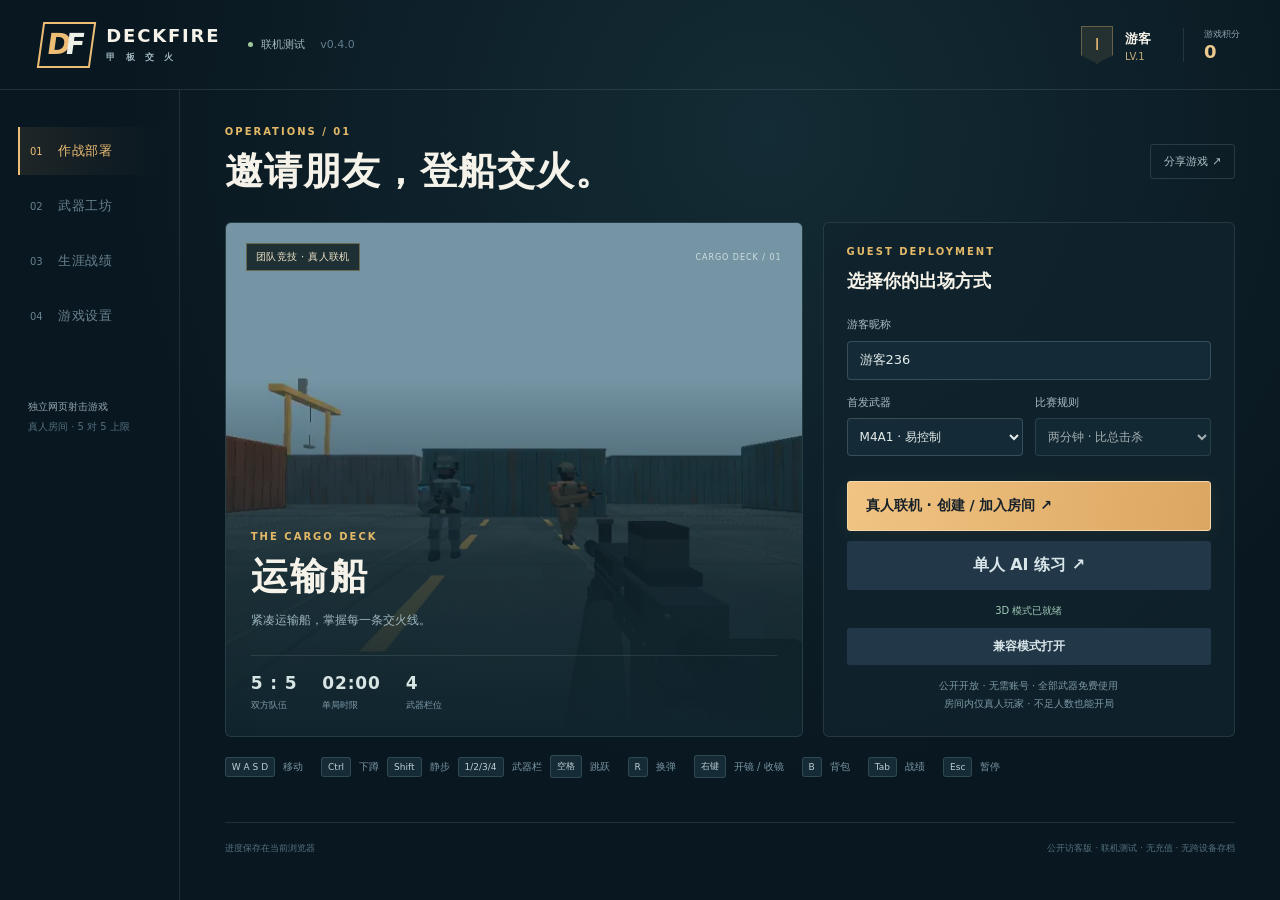
==== online/index.html @ b22c4627 "Add public multiplayer room client and four weapon slots with crouch and quiet walk" ====
<!doctype html><html lang="zh-CN"><head><meta charset="utf-8"><meta name="viewport" content="width=device-width,initial-scale=1,viewport-fit=cover"><meta name="theme-color" content="#0c1720"><meta name="description" content="甲板交火，一款轻量原创网页射击游戏。游客体验运输船 AI 团队竞技，三种武器和纯外观成长奖励。"><link rel="icon" type="image/png" href="icon-192.png"><title>甲板交火 | 真人联机测试</title><link rel="stylesheet" href="style.css?v=online1"></head><body>
<canvas id="world"></canvas><canvas id="overlay"></canvas>
<div id="hud" hidden><div class="battle-info"><span>运输船 · 团队竞技</span><small id="matchTarget">两分钟 · 比总击杀</small></div><button id="pauseBtn" class="hud-pause" aria-label="暂停游戏">Ⅱ</button><button id="boardBtn" class="hud-board" aria-label="查看战绩">战绩</button><div class="scorebar"><span class="blue">蓝队</span><strong id="blueScore" class="blue">0</strong><span id="clock">02:00</span><strong id="redScore" class="red">0</strong><span class="red">红队</span></div><div id="hurtOverlay" aria-hidden="true"></div><button id="backpackDesktop" class="hud-board hud-backpack">背包 B</button><div id="feed"></div><div id="runtimeFPS" aria-label="当前帧率"></div><div class="vitals"><div class="health"><small>HP</small><strong id="health">100</strong></div><div class="frags"><small>个人击杀</small><strong id="kills">0</strong></div><div class="gear"><small id="gunLabel">M4A1</small><strong id="ammo">30 <em>/ ∞</em></strong><span id="gunState">1 主武器 · 2 副武器 · 3 小刀 · 4 手雷</span></div></div><div id="killEffect" aria-live="polite"><div class="killMedal"><svg viewBox="0 0 64 64" aria-hidden="true"><path d="M32 2 38 15 52 12 49 26 62 32 49 38 52 52 38 49 32 62 26 49 12 52 15 38 2 32 15 26 12 12 26 15Z" fill="none" stroke="currentColor" stroke-width="2"/><circle cx="32" cy="32" r="17" fill="#172832" stroke="currentColor" stroke-width="2"/><path d="M25 28h14M29 24v14m11-5-6 7" fill="none" stroke="currentColor" stroke-width="3" stroke-linecap="round"/></svg></div><div class="killTitle" id="killTitle">击杀</div><div class="killSub" id="killSub">击杀 +1</div></div><div id="message"></div><div class="mobile"><div id="joystick"><div id="stick"></div></div><div class="touchaim">滑动右侧瞄准 · 按住开火可拖动瞄准</div><div class="orientation-hint">横屏游玩，视野更开阔</div><div class="mobileBtns"><button id="backpackBtn">背包</button><button id="weaponBtn">换枪</button><button id="reloadBtn">换弹</button><button id="scopeBtn">开镜</button><button id="fireBtn">开火</button><button id="crouchBtn" aria-pressed="false">下蹲</button><button id="jumpBtn">跳跃</button></div></div></div>
<main class="screen lobby" id="menu">
<header class="lobby-header"><a class="wordmark" href="#" aria-label="甲板交火首页"><span class="brand-mark">D<span>F</span></span><span>DECKFIRE<small>甲 板 交 火</small></span></a><button class="text-button install-button" id="installApp" hidden>安装游戏 ↗</button><div class="build-tag"><i></i> 联机测试 <span>v0.4.0</span></div><div class="profile"><div class="rank-badge" aria-hidden="true">Ⅰ</div><div><strong id="profileName">游客</strong><small id="profileLevel">LV.1</small></div><div class="credit-wallet"><span>游戏积分</span><b id="credits">0</b></div></div></header>
<div class="lobby-shell"><nav class="lobby-nav" aria-label="大厅导航" role="tablist"><button class="active" data-tab="deploy" role="tab" aria-selected="true">01 <span>作战部署</span></button><button data-tab="armory" role="tab" aria-selected="false">02 <span>武器工坊</span></button><button data-tab="career" role="tab" aria-selected="false">03 <span>生涯战绩</span></button><button data-tab="settings" role="tab" aria-selected="false">04 <span>游戏设置</span></button><div class="nav-footer">独立网页射击游戏<br><span>真人房间 · 5 对 5 上限</span></div></nav>
<section class="lobby-main">
<div data-page="deploy"><div class="section-title"><div><div class="eyebrow">OPERATIONS / 01</div><h1>邀请朋友，登船交火。</h1></div><button class="text-button" id="share">分享游戏 ↗</button></div>
<div class="deploy-grid"><article class="mission-card"><div class="mission-top"><span class="tag">团队竞技 · 真人联机</span><span class="coordinates">CARGO DECK / 01</span></div><div class="mission-art" role="img" aria-label="运输船战场预览"></div><div class="mission-copy"><span class="eyebrow">THE CARGO DECK</span><h2>运输船</h2><p>紧凑运输船，掌握每一条交火线。</p><div class="mission-specs"><span><b>5 : 5</b> 双方队伍</span><span><b>02:00</b> 单局时限</span><span><b>4</b> 武器栏位</span></div></div></article>
<section class="deploy-panel"><div class="eyebrow">GUEST DEPLOYMENT</div><h2>选择你的出场方式</h2><label for="nickname">游客昵称</label><input id="nickname" maxlength="16" autocomplete="nickname" placeholder="输入昵称"><div class="field-row"><label>首发武器<select id="loadout"><option value="0">AK47 · 高伤害</option><option value="1">M4A1 · 易控制</option><option value="2">AWM · 狙击</option></select></label><label>比赛规则<select disabled aria-label="比赛规则"><option>两分钟 · 比总击杀</option></select></label></div><label hidden for="difficulty">电脑敌人难度</label><select hidden id="difficulty"><option value="rookie">新兵 · 轻松练习</option><option value="normal">标准 · 均衡对抗</option><option value="veteran">老兵 · 更强火力</option></select><button id="onlineOpen" class="primary deploy-button">真人联机 · 创建 / 加入房间 ↗</button><a class="secondary solo-link" href="https://yimanfan937-stack.github.io/yangzhaodashuaige/" target="_blank" rel="noopener">单人 AI 练习 ↗</a><button hidden class="primary deploy-button" id="start" disabled>正在加载游戏…</button><p id="bootStatus" class="small-print" role="status">正在初始化游戏…</p><button id="compatibility" class="secondary" type="button">兼容模式打开</button><p class="small-print">公开开放 · 无需账号 · 全部武器免费使用<br>房间内仅真人玩家 · 不足人数也能开局</p><p class="touch-tip">手机：左摇杆移动，右侧滑动瞄准；按住开火按钮也可拖动瞄准。</p></section></div>
<div class="controls-strip"><span><kbd>W A S D</kbd> 移动</span><span><kbd>Ctrl</kbd> 下蹲 <kbd>Shift</kbd> 静步 <kbd>1/2/3/4</kbd> 武器栏 <kbd>空格</kbd> 跳跃</span><span><kbd>R</kbd> 换弹</span><span><kbd>右键</kbd> 开镜 / 收镜</span><span><kbd>B</kbd> 背包</span><span><kbd>Tab</kbd> 战绩</span><span><kbd>Esc</kbd> 暂停</span></div></div>
<div data-page="armory" hidden><div class="section-title"><div><div class="eyebrow">ARMORY / 02</div><h1>装备，由你定义。</h1></div></div><div class="armory-intro"><span class="tag">纯外观奖励</span><p>完成比赛获得游戏积分，解锁所有武器通用的涂装。所有外观具有相同的战斗属性。</p></div><div class="gun-catalog"><article><span>01 / ASSAULT</span><h2>AK47</h2><p>高伤害 · 30 发弹匣</p><div class="gun-line ak"></div><small>近距离 3 次躯干命中可击倒满血目标</small></article><article><span>02 / ASSAULT</span><h2>M4A1</h2><p>高射速 · 30 发弹匣</p><div class="gun-line m4"></div><small>更小散布，适合中距离持续压制</small></article><article><span>03 / SNIPER</span><h2>AWM</h2><p>高精度 · 10 发弹匣</p><div class="gun-line awm"></div><small>近距离躯干命中可击倒满血目标</small></article></div><h2 class="subheading">涂装库</h2><div id="skinList" class="skin-grid"></div><p class="small-print">涂装和积分保存在当前浏览器。兼容渲染模式下暂显示制式外观。</p></div>
<div data-page="career" hidden><div class="section-title"><div><div class="eyebrow">SERVICE RECORD / 03</div><h1>每一局，都有进步。</h1></div></div><div class="career-grid"><article><span>完成场次</span><strong id="careerMatches">0</strong></article><article><span>累计击杀</span><strong id="careerKills">0</strong></article><article><span>击杀 / 阵亡</span><strong id="careerKD">0.00</strong></article><article><span>比赛胜率</span><strong id="careerWins">—</strong></article></div><section class="record-card"><div class="section-title"><h2>成长进度</h2><span id="xpLabel">0 XP</span></div><div class="xp-bar"><i id="xpFill"></i></div><p class="small-print">完成比赛、取得击杀及获胜都能积累经验。</p></section><section class="record-card"><h2>最近五场</h2><div id="history"></div></section></div>
<div data-page="settings" hidden><div class="section-title"><div><div class="eyebrow">CONFIGURATION / 04</div><h1>找到你的手感。</h1></div><button class="text-button" id="fullscreen">全屏显示 ⛶</button></div><section class="settings-card"><label>主音量 <output id="volumeValue">55%</output><input type="range" id="volume" min="0" max="1" step="0.05"></label><label>瞄准灵敏度 <output id="sensitivityValue">1.0×</output><input type="range" id="sensitivity" min="0.3" max="2.5" step="0.1"></label><label>视野角度 <output id="fovValue">78</output><input type="range" id="fov" min="65" max="95" step="1"></label><div class="field-row"><label>画质<select id="quality"><option value="low">流畅 · 较低分辨率</option><option value="standard">标准 · 清晰优先</option><option value="high">高清 · 更高像素密度</option></select></label><label>准星颜色<select id="crosshair"><option value="#d4f3df">冰绿色</option><option value="#ffd68a">琥珀色</option><option value="#80d4ff">天蓝色</option></select></label></div><p class="small-print">移动端：左侧摇杆移动，右侧滑动瞄准；横屏可获得更宽的战斗视野。</p></section></div>
<footer class="lobby-footer"><span id="saveStatus">进度保存在当前浏览器</span><span>公开访客版 · 联机测试 · 无充值 · 无跨设备存档</span></footer></section></div></main>
<div class="screen" id="pause" hidden><div class="panel compact"><div class="eyebrow">TACTICAL PAUSE</div><h2>稍作休整</h2><p>继续战斗时将重新锁定鼠标。</p><button class="primary" id="resume">继续战斗</button><button class="secondary" id="pauseSettings">声音与操作</button><div id="pauseControls" hidden><label>主音量<input type="range" id="pauseVolume" min="0" max="1" step="0.05"></label><label>画质<select id="pauseQuality"><option value="low">流畅</option><option value="standard">标准 · 清晰优先</option><option value="high">高清 · 更高像素密度</option></select></label><label>灵敏度<input type="range" id="pauseSensitivity" min="0.3" max="2.5" step="0.1"></label></div><button class="secondary" id="quit">结束本局，返回大厅</button><p class="small-print">提前离开不结算本局奖励。</p></div></div>
<div class="screen" id="end" hidden><div class="results-panel"><div class="eyebrow">AFTER ACTION REPORT</div><h2 id="outcome">蓝队胜利</h2><p id="summary"></p><div class="result-stats"><article><small>击杀 / 阵亡</small><b id="resultKD">0 / 0</b></article><article><small>命中率</small><b id="resultAccuracy">0%</b></article><article><small>爆头击杀</small><b id="resultHeadshots">0</b></article><article><small>战斗时长</small><b id="resultTime">0分</b></article></div><div class="reward-row"><span>本局游戏积分 <b id="rewardCredits">+0</b></span><span id="rewardXP">+0 XP</span></div><div class="score-table-wrap"><table class="score-table"><thead><tr><th>队员</th><th>阵营</th><th>击杀</th><th>阵亡</th></tr></thead><tbody id="resultRows"></tbody></table></div><div class="result-actions"><button class="primary" id="again">再来一局</button><button class="secondary" id="leave">返回大厅</button></div></div></div>
<div class="screen" id="backpack" hidden><section class="backpack-panel"><div class="eyebrow">LOADOUT / B</div><h2>选择背包</h2><p>此界面暂停本地对战。选择后继续战斗，切换不会补充子弹或生命值。</p><div class="backpack-grid"><button id="bag0" aria-pressed="false"><small>背包 1 · 按 1</small><b>AK47</b><span>高伤害步枪 · 15 米后开始衰减</span><em id="bagAmmo0">30 / 30 发</em></button><button id="bag1" aria-pressed="false"><small>背包 2 · 按 2</small><b>M4A1</b><span>稳定步枪 · 12 米后开始衰减</span><em id="bagAmmo1">30 / 30 发</em></button><button id="bag2" aria-pressed="false"><small>背包 3 · 按 3</small><b>AWM</b><span>狙击步枪 · 35 米后开始衰减</span><em id="bagAmmo2">10 / 10 发</em></button></div><button id="closeBackpack" class="secondary">返回战斗 · B / Esc</button></section></div><div id="scoreboard" hidden><section><div class="eyebrow">SCOREBOARD · 松开 Tab 关闭</div><table class="score-table"><thead><tr><th>队员</th><th>阵营</th><th>击杀</th><th>阵亡</th></tr></thead><tbody id="boardRows"></tbody></table></section></div>
<div class="screen" id="sharePanel" hidden role="dialog" aria-modal="true" aria-labelledby="shareTitle"><section class="share-panel"><div class="eyebrow">OPEN PLAY / NO SIGN-IN</div><h2 id="shareTitle">分享给任何朋友</h2><p>无需 ChatGPT 或 GitHub 账号。打开链接，输入昵称即可与电脑敌人对战。</p><div class="share-content"><img src="icon-192.png" width="200" height="200" alt="扫码打开甲板交火公开版本"><div><label for="publicLink">公开游玩地址</label><input id="publicLink" readonly value="https://yimanfan937-stack.github.io/yangzhaodashuaige/?v=online1"><button class="primary" id="copyPublicLink">复制游戏链接</button><a id="downloadOffline" class="secondary" href="https://yimifan937-stack.github.io/yangzhaodashuaige/">下载电脑离线版</a><p class="small-print">电脑：保存后双击 HTML 文件即可游玩。<br>手机：建议扫码后在系统浏览器中横屏游玩。</p></div></div><p class="small-print">当前是单人 AI 对战；各设备存档独立保存。使用支持 HTML5 Canvas 的现代浏览器。</p><button class="secondary" id="closeShare">返回大厅</button></section></div><div id="toast" role="status" hidden></div>
<div class="fallback" id="fallback" hidden>当前浏览器无法启动 WebGL。请用最新版 Chrome、Edge 或 Firefox 打开。</div>
<div id="netPanel" class="screen" hidden><section class="net-card"><button id="netClose" class="net-x" aria-label="关闭联机">×</button><div class="eyebrow">DECKFIRE / ONLINE BETA</div><h2>和朋友一起，<br>登船交火。</h2><p>游客进入 · 最多 10 人 · 每局两分钟</p><label>你的昵称<input id="netName" maxlength="16" placeholder="起个名字"></label><button id="netCreate" class="primary">创建房间 ↗</button><div class="net-divider">或者加入朋友的房间</div><label>六位房间号<input id="netRoomInput" maxlength="6" placeholder="例如 ABC234" autocapitalize="characters" autocomplete="off" spellcheck="false"></label><button id="netJoin" class="secondary">加入房间 →</button><p id="netStatus" role="status">游客联机 · 无需注册</p><p id="netError" class="net-error" role="alert"></p><small>Ctrl 下蹲 · Shift 静步<br>1 主武器 · 2 副武器 · 3 小刀 · 4 手雷<br>房间是临时的，断线超过 30 秒后需要重新加入。</small></section></div>
<div id="roomPanel" class="screen" hidden><section class="net-card room-card"><div class="eyebrow">SQUAD ASSEMBLY / ROOM</div><div class="room-title"><h2>集结区</h2><span id="roomCount">1 / 10</span></div><p id="roomPhase">等待玩家加入</p><div class="code-block"><small>把房间号告诉朋友</small><strong id="roomCode"></strong></div><div id="roomMembers"></div><label>邀请链接<input id="inviteLink" readonly></label><button id="copyInvite" class="secondary">复制邀请链接 ↗</button><p id="roomHint"></p><button id="roomStart" class="primary">开始比赛 · 02:00</button><button id="roomResume" class="primary" hidden>返回战斗</button><button id="roomLeave" class="secondary">离开房间</button><small>两队自动平衡分配 · 无电脑玩家补位<br>联机时暂停菜单和背包不会暂停比赛</small></section></div>
<div id="netBadge" hidden aria-live="polite"></div><script src="boot.js?v=online1"></script><script src="visuals.js?v=online1"></script><script src="weapon.js?v=online1"></script><script src="combat.js?v=online1"></script><script src="combat-fx.js?v=online1"></script><script src="controls.js?v=online1"></script><script src="app.js?v=online1"></script><script src="net.js?v=online1"></script><script src="game.js?v=online1"></script></body></html>
---- online/style.css ----
*{box-sizing:border-box}html,body{margin:0;width:100%;height:100%;overflow:hidden;background:#0b1720;color:#f5f3e9;font-family:system-ui,-apple-system,"Microsoft YaHei",sans-serif;user-select:none}canvas{position:fixed;inset:0;width:100vw;height:100dvh;display:block}#world{background:radial-gradient(ellipse at 22% 12%,#f4eed280 0%,transparent 24%),linear-gradient(#65879e 0%,#bfced0 48%,#9fb9c1 50%,#264a5e 51%,#0c293b 100%)}#overlay{pointer-events:none}button,input{font:inherit}.screen{position:fixed;inset:0;z-index:20;display:grid;place-items:center;background:linear-gradient(110deg,#081118f5,#112734dd 55%,#0c1720ec);padding:20px}.screen[hidden],#hud[hidden],#fallback[hidden]{display:none}.panel{width:min(94vw,500px);padding:32px;background:#0b1926ec;border:1px solid #7f9da26b;box-shadow:0 22px 90px #000a;border-radius:5px}.panel.compact{width:min(94vw,410px)}.eyebrow{color:#e3b968;letter-spacing:.18em;font-size:12px;font-weight:800}.panel h1{font-size:clamp(38px,7vw,62px);margin:10px 0 5px;letter-spacing:.055em}.panel h2{font-size:36px;margin:10px 0}.panel p{color:#bdced4;line-height:1.55;margin:8px 0 20px}.panel label{display:block;color:#adc4ce;font-size:13px;margin:20px 0 8px}.panel input{width:100%;padding:13px 14px;background:#162d3c;border:1px solid #6c8f9b;color:#f5f3e9;border-radius:3px;outline:none;font-size:17px}.panel input:focus{border-color:#e8b969}.primary,.secondary{border:0;border-radius:3px;padding:14px;width:100%;font-weight:850;margin-top:12px;cursor:pointer}.primary{background:#e2ae5e;color:#17212a}.primary:hover{background:#ffd08a}.secondary{background:#223848;color:#d9e6e9}.how{display:grid;grid-template-columns:1fr 1fr;gap:10px;margin:24px 0 12px;font-size:12px;color:#c2d3d8}.how span{border-left:2px solid #bc9d64;padding:4px 8px;background:#192c38}.footnote{font-size:12px;color:#9eb5bf!important;margin-bottom:0!important}#hud{position:fixed;inset:0;pointer-events:none;z-index:5}.scorebar{position:absolute;left:50%;top:12px;transform:translateX(-50%);display:flex;align-items:center;gap:18px;padding:8px 15px;background:#0b1b28c9;border:1px solid #b9c2bb54;border-radius:3px;font-size:14px;font-weight:800;white-space:nowrap;text-shadow:0 1px 4px #000}.scorebar strong{font-size:26px}.blue{color:#84d2ff}.red{color:#ff8980}#clock{font-size:17px;color:#f5e0b7;font-variant-numeric:tabular-nums}#feed{position:absolute;top:72px;right:18px;text-align:right;line-height:1.6;font-size:13px;text-shadow:0 1px 5px #000}.feedItem{background:#0817249c;padding:3px 7px;margin:3px 0}.vitals{position:absolute;left:22px;bottom:19px;display:flex;gap:22px;align-items:end;text-shadow:0 2px 5px #000}.vitals small{display:block;color:#d2dde0;font-size:13px;font-weight:800}.vitals strong{display:block;font-size:36px;line-height:1;font-variant-numeric:tabular-nums}.gear strong{font-size:30px}.gear em{font-size:16px;font-style:normal;color:#afc0c5}.gear span{display:block;font-size:12px;color:#d0d8d9;margin-top:5px}#message{position:absolute;left:50%;top:34%;transform:translateX(-50%);font-size:clamp(24px,5vw,46px);font-weight:900;text-align:center;white-space:nowrap;text-shadow:0 3px 12px #000}#fallback{position:fixed;z-index:30;inset:0;display:grid;place-items:center;background:#0b1926;padding:30px;text-align:center}.mobile{display:none}@media(pointer:coarse){.mobile{display:block}.scorebar{gap:8px;top:7px;padding:5px 8px;font-size:11px}.scorebar strong{font-size:17px}#clock{font-size:12px}#feed{top:52px;font-size:11px}.vitals{bottom:153px;left:14px}.vitals strong{font-size:27px}.gear strong{font-size:23px}.gear span{display:none}#joystick{position:absolute;left:22px;bottom:24px;width:120px;height:120px;border:2px solid #bed9e3a3;background:#20415d7a;border-radius:50%;pointer-events:auto;touch-action:none}#stick{position:absolute;top:39px;left:39px;width:40px;height:40px;border-radius:50%;background:#c6e2e9bf}.touchaim{position:absolute;right:20px;bottom:170px;font-size:11px;color:#d6e4e7}.mobileBtns{position:absolute;right:15px;bottom:20px;display:grid;grid-template-columns:repeat(2,69px);gap:8px;pointer-events:auto}.mobileBtns button{height:62px;background:#243f50d9;color:white;border:1px solid #b7d5db;border-radius:8px;font-size:14px;font-weight:800}.mobileBtns #fireBtn{background:#b46a41e8}.how{grid-template-columns:1fr}.panel{padding:22px}}

@media(pointer:coarse){.mobileBtns #jumpBtn{position:absolute;right:160px;bottom:10px;width:68px;background:#486270e8}.touchaim{bottom:179px}}

.frags{border-left:1px solid #d4b57d88;padding-left:20px;min-width:85px}.frags small{color:#e9c481}.frags strong{color:#fff4d8;text-shadow:0 0 13px #e0a54a8a,0 2px 5px #000}
#killEffect{position:absolute;left:50%;top:36%;transform:translate(-50%,-50%);min-width:190px;text-align:center;color:#ffe0a1;opacity:0;pointer-events:none;visibility:hidden;text-shadow:0 2px 9px #000,0 0 18px #d98533;filter:drop-shadow(0 0 10px #bd704171)}
#killEffect.active{visibility:visible;animation:killAppear 1.45s ease-out both}
.killMedal{width:74px;height:74px;margin:auto;color:#ffc86c;animation:medalPop .4s cubic-bezier(.18,1.6,.45,1) both}.killMedal svg{width:100%;height:100%}
.killTitle{font-size:clamp(26px,5vw,42px);font-weight:950;letter-spacing:.14em;line-height:1.12;margin-top:1px}.killSub{font-size:14px;font-weight:800;letter-spacing:.12em;color:#fff0d1;margin-top:6px}
@keyframes medalPop{from{transform:scale(.25) rotate(-36deg)}to{transform:scale(1) rotate(0)}}
@keyframes killAppear{0%{opacity:0;transform:translate(-50%,-40%) scale(.7)}16%{opacity:1;transform:translate(-50%,-50%) scale(1.06)}30%,70%{opacity:1;transform:translate(-50%,-50%) scale(1)}100%{opacity:0;transform:translate(-50%,-57%) scale(.95)}}
@media(pointer:coarse){.frags{padding-left:12px;min-width:62px}.vitals{gap:13px}#killEffect{top:33%;min-width:150px}.killMedal{width:54px;height:54px}.killSub{font-size:11px}}
/* Public-test lobby: one coherent system, with local-only progression. */
:root{--amber:#edbd76;--muted:#8fa5b0;--line:#a0b9bc26;--surface:#11232d}
[hidden]{display:none!important}button:focus-visible,select:focus-visible,input:focus-visible,a:focus-visible{outline:2px solid var(--amber);outline-offset:4px}button{transition:background .18s,border-color .18s,transform .18s}button:active{transform:translateY(1px)}select{font:inherit;border:1px solid #57727c80;border-radius:4px;background:#142b37;color:#e4ecea;width:100%;padding:12px;cursor:pointer}input[type=range]{accent-color:var(--amber);width:100%;margin:16px 0 8px}a{color:inherit;text-decoration:none}.lobby{display:block;padding:0;background:radial-gradient(ellipse at 60% 15%,#1c3c4590,transparent 60%),#091720;overflow:auto}.lobby-header{height:90px;border-bottom:1px solid var(--line);display:flex;align-items:center;gap:28px;padding:0 40px}.wordmark{display:flex;align-items:center;gap:13px;font-size:18px;letter-spacing:.1em;font-weight:900}.wordmark small{display:block;font-size:9px;letter-spacing:.4em;color:#9fb6bf;margin-top:5px}.brand-mark{font-size:29px;letter-spacing:-.2em;border:2px solid var(--amber);color:var(--amber);padding:3px 12px 5px 5px;transform:skew(-8deg)}.brand-mark span{color:#ecf0e7}.build-tag{font-size:11px;color:#a4b8bf;display:flex;gap:8px;align-items:center}.build-tag i{width:5px;height:5px;background:#a1ca9c;border-radius:50%}.build-tag span{padding-left:7px;color:#607d8c}.profile{margin-left:auto;display:flex;align-items:center;gap:12px}.profile strong{font-size:13px}.profile small{display:block;font-size:10px;color:#c3ad7a;margin-top:3px}.rank-badge{color:var(--amber);width:32px;height:38px;border:1px solid #b4986177;display:grid;place-items:center;clip-path:polygon(0 0,100% 0,100% 78%,50% 100%,0 78%);background:#a6905626}.credit-wallet{padding-left:20px;margin-left:20px;border-left:1px solid var(--line)}.credit-wallet span{font-size:9px;color:var(--muted);display:block}.credit-wallet b{color:#edc98e;font-size:18px;font-variant-numeric:tabular-nums}.lobby-shell{display:grid;grid-template-columns:180px minmax(0,1120px);min-height:calc(100dvh - 90px);justify-content:center}.lobby-nav{border-right:1px solid var(--line);padding:37px 18px;display:flex;flex-direction:column;gap:7px}.lobby-nav button{padding:15px 10px;background:none;border:0;text-align:left;color:#68828f;font-size:10px;border-left:2px solid transparent;cursor:pointer}.lobby-nav button span{margin-left:12px;font-size:13px;letter-spacing:.05em}.lobby-nav button:hover{background:#b8d9db09;color:#d8e4e4}.lobby-nav button.active{background:linear-gradient(90deg,#e9b56b18,transparent);border-left-color:var(--amber);color:var(--amber)}.nav-footer{font-size:10px;color:#91a7b2;line-height:2;margin:50px 10px 0}.nav-footer span{color:#526f7d}.lobby-main{padding:36px clamp(18px,3.5vw,48px) 20px;min-width:0}.section-title{display:flex;align-items:center;justify-content:space-between;gap:10px;margin-bottom:25px}.section-title h1{font-size:clamp(25px,3vw,38px);font-weight:750;letter-spacing:.025em;margin:9px 0 0}.section-title h2{font-size:18px;margin:0}.eyebrow{font-size:10px;letter-spacing:.2em;font-weight:650}.text-button{background:none;border:1px solid #78929b40;color:#aec1c7;border-radius:3px;padding:9px 13px;font-size:11px;cursor:pointer}.text-button:hover{border-color:var(--amber);color:var(--amber)}.deploy-grid{display:grid;grid-template-columns:minmax(0,1.4fr) minmax(270px,1fr);gap:20px}.mission-card{position:relative;background:#112630;border:1px solid var(--line);overflow:hidden;border-radius:6px;min-height:435px;display:flex;flex-direction:column;justify-content:space-between}.mission-top{position:absolute;top:20px;left:20px;right:20px;z-index:2;display:flex;justify-content:space-between;align-items:center;gap:8px}.tag{font-size:10px;color:#eee3c6;display:inline-block;padding:6px 9px;border:1px solid #d3bc8066;background:#16272ae8;letter-spacing:.04em}.coordinates{font-size:8px;color:#cee0df;letter-spacing:.12em}.mission-art{position:absolute;inset:0;background:linear-gradient(0deg,#10242d 0%,#10242dc9 30%,#10242d00 70%),url('deck-preview.webp') center 26%/cover;opacity:.86}.mission-copy{position:relative;margin:auto 25px 24px;padding-top:220px}.mission-copy h2{font-size:37px;margin:8px 0;letter-spacing:.07em;font-weight:750}.mission-copy p{font-size:12px;color:#9eb7be;margin:0 0 25px;line-height:1.7}.mission-specs{display:flex;gap:25px;padding-top:17px;border-top:1px solid var(--line);font-size:9px;color:#7d9aa7}.mission-specs b{display:block;font-size:17px;color:#d7e4e4;margin-bottom:6px;letter-spacing:.05em;font-variant-numeric:tabular-nums}.deploy-panel{border:1px solid var(--line);border-radius:6px;padding:23px;background:#11232dcc}.deploy-panel h2{font-size:18px;font-weight:650;margin:12px 0 24px}.deploy-panel label,.settings-card label{font-size:11px;color:#a9bcc5;display:block;line-height:1.5}.deploy-panel>label{margin-top:15px;margin-bottom:7px}.deploy-panel input{width:100%;padding:11px 12px;background:#142b37;border:1px solid #57727c80;border-radius:4px;color:#e4ecea;font-size:13px}.field-row{display:grid;grid-template-columns:1fr 1fr;gap:12px;margin-top:15px}.field-row select{margin-top:7px;font-size:12px;padding:10px 8px}.deploy-panel>select{font-size:12px;padding:10px}.deploy-button{display:flex;justify-content:space-between;align-items:center;margin-top:25px;padding:15px 18px;font-size:14px;background:linear-gradient(100deg,#f1c483,#dba661);border:1px solid #f4d7a8;box-shadow:0 3px 20px #dcaa5c13}.deploy-button span{font-size:20px}.small-print{font-size:10px;color:#7c99a6;line-height:1.8}.deploy-panel .small-print{text-align:center;margin:12px 0 0}.controls-strip{display:flex;flex-wrap:wrap;gap:18px;padding:18px 0;color:#7897a5;font-size:10px}.controls-strip span{display:flex;gap:8px;align-items:center}kbd{font:inherit;font-size:9px;border:1px solid #7e9ba340;padding:4px 6px;border-radius:3px;color:#bdced3;background:#152c37}.lobby-footer{display:flex;gap:12px;justify-content:space-between;border-top:1px solid var(--line);padding-top:17px;margin-top:26px;font-size:9px;color:#54727f;line-height:1.8}.armory-intro{border-left:2px solid var(--amber);padding:10px 17px;background:#d8ba7610;margin-bottom:22px}.armory-intro p{font-size:12px;line-height:1.8;color:#abc0c7}.gun-catalog{display:grid;grid-template-columns:repeat(3,1fr);gap:12px}.gun-catalog article{position:relative;border:1px solid var(--line);background:#112630;padding:20px;border-radius:5px;overflow:hidden}.gun-catalog article>span{font-size:8px;color:#83a4b1;letter-spacing:.14em}.gun-catalog h2{font-size:25px;margin:16px 0 6px}.gun-catalog p{font-size:10px;color:#c4ab7a}.gun-catalog small{font-size:9px;color:#829fac;line-height:1.7}.gun-line{height:20px;background:linear-gradient(#899697,#435b62);margin:34px 0 40px;clip-path:polygon(0 12%,24% 15%,26% 0,62% 0,64% 35%,100% 35%,100% 47%,63% 50%,62% 70%,51% 70%,54% 100%,43% 100%,39% 67%,26% 66%,21% 87%,0 72%)}.gun-line.ak{background:linear-gradient(90deg,#986d41,#4a5e63 45%,#9c6e43 60%,#52666a 70%)}.gun-line.awm{background:linear-gradient(90deg,#85906d,#586854)}.subheading{font-size:17px;margin:28px 0 15px}.skin-grid{display:grid;grid-template-columns:repeat(4,1fr);gap:12px}.skin-card{background:#10242f;border:1px solid var(--line);border-radius:4px;color:#bdcdd2;text-align:left;padding:0 0 15px;cursor:pointer;overflow:hidden}.skin-card.selected{border-color:var(--amber)}.skin-swatch{display:block;height:85px;background:linear-gradient(135deg,#07151b55,#07151b00),repeating-linear-gradient(135deg,transparent 0 25px,#ffffff0a 25px 26px),var(--skin);margin-bottom:14px}.skin-card b{font-size:12px;display:block;margin:0 13px 7px}.skin-card small{font-size:9px;color:#8babb7;display:block;margin:0 13px}.skin-card.selected small{color:var(--amber)}.career-grid{display:grid;grid-template-columns:repeat(4,1fr);gap:14px}.career-grid article,.record-card,.settings-card{background:#112630;border:1px solid var(--line);border-radius:5px;padding:22px}.career-grid article span{display:block;color:#7e9eac;font-size:11px}.career-grid article strong{display:block;font-size:32px;font-weight:550;margin-top:17px;color:#d7e4df;font-variant-numeric:tabular-nums}.record-card{margin-top:20px}.record-card h2{font-size:16px;margin:0 0 18px}.record-card .section-title{margin-bottom:10px}.record-card .section-title span{font-size:12px;color:var(--amber)}.xp-bar{height:5px;background:#061922;border-radius:3px;overflow:hidden}.xp-bar i{display:block;background:var(--amber);height:100%;width:0;transition:width .3s}.history-row{display:flex;justify-content:space-between;font-size:12px;border-top:1px solid var(--line);padding:13px 0;color:#92aeb9}.history-row b{font-size:11px}.muted{color:#8aa4b0;font-size:12px}.settings-card{max-width:650px}.settings-card>label{margin:12px 0 24px}.settings-card output{float:right;color:var(--amber)}.settings-card input[type=range]{display:block}.settings-card .field-row{margin-bottom:25px}.results-panel{width:min(95vw,700px);max-height:95dvh;overflow:auto;padding:30px;background:#102630f5;border:1px solid #bfa16b5c;border-radius:6px}.results-panel h2{font-size:40px;margin:12px 0;color:#edd3a5}.results-panel>p{font-size:12px;color:#99b4bf}.result-stats{display:grid;grid-template-columns:repeat(4,1fr);gap:12px;margin:24px 0}.result-stats article small{display:block;font-size:10px;color:#7ea1af}.result-stats article b{display:block;font-size:24px;margin-top:7px;font-weight:600}.reward-row{display:flex;justify-content:space-between;align-items:center;color:var(--amber);font-size:12px;background:#e8b46c10;border:1px solid #e8b46c25;padding:15px;margin-bottom:18px}.reward-row b{margin-left:12px}.score-table-wrap{max-height:230px;overflow:auto}.score-table{width:100%;border-collapse:collapse;text-align:left;font-size:11px;font-variant-numeric:tabular-nums}.score-table th{font-size:9px;font-weight:500;color:#7f9da8;padding:10px;border-bottom:1px solid #91b0b84a}.score-table td{padding:10px;border-bottom:1px solid #91b0b81a;color:#c5d5da}.score-table tr.you{background:#e8b46c14}.score-table tr.you td{color:#edc991}.result-actions{display:flex;gap:12px}.result-actions button{margin-top:18px}.battle-info{position:absolute;left:20px;top:20px;font-size:11px;color:#e4ebe8;text-shadow:0 1px 4px #000}.battle-info small{display:block;margin-top:5px;color:#d9bc86;font-size:10px}.hud-pause,.hud-board{pointer-events:auto;position:absolute;top:18px;background:#102631b0;color:#e4ebeb;border:1px solid #a3b7b74d;border-radius:4px;cursor:pointer;padding:7px 12px}.hud-pause{right:17px}.hud-board{right:67px;font-size:11px}.hud-board:focus{outline:1px solid var(--amber)}#scoreboard{position:fixed;inset:0;z-index:15;background:#07141e99;display:grid;place-items:center;pointer-events:none}#scoreboard>section{width:min(90vw,600px);background:#0d2331ee;border:1px solid var(--line);padding:24px;border-radius:5px}#toast{position:fixed;left:50%;bottom:30px;transform:translateX(-50%);background:#e9bf7d;color:#13252d;border-radius:4px;box-shadow:0 8px 30px #0006;padding:13px 20px;z-index:100;font-size:12px;max-width:90vw;text-align:center}#pauseControls{padding:10px 0}#pauseControls label{font-size:12px;color:#a1bac4}#pauseControls input{padding:0;background:none;border:0}.screen#pause{z-index:25}.mobileBtns button,#joystick{touch-action:none}.vitals{padding:10px 13px;border-radius:4px;background:linear-gradient(90deg,#081b27ba,#081b2700)}
@media(min-width:1550px){.lobby-shell{padding-top:25px}.mission-card{min-height:480px}.mission-copy{padding-top:265px}}
@media(max-width:1000px){.lobby-header{padding:0 22px}.lobby-shell{grid-template-columns:140px minmax(0,1fr)}.lobby-nav{padding:28px 8px}.lobby-main{padding:25px 20px}.deploy-grid{grid-template-columns:minmax(0,1fr) minmax(260px,1fr)}.mission-top{left:15px;right:15px}.coordinates{display:none}.mission-copy{margin-left:18px;margin-right:18px}.mission-specs{gap:17px}.gun-catalog article{padding:13px}.skin-grid{gap:9px}.skin-card b{font-size:11px}.lobby-footer{flex-direction:column;gap:0}}
@media(max-width:740px){.lobby-header{height:72px;padding:0 17px;gap:12px}.wordmark{font-size:14px;gap:10px}.brand-mark{font-size:23px}.build-tag{font-size:9px}.build-tag span,.rank-badge{display:none}.credit-wallet{margin-left:5px;padding-left:12px}.profile{gap:5px}.profile strong{font-size:11px;max-width:70px;display:block;overflow:hidden;text-overflow:ellipsis}.profile small{font-size:9px}.credit-wallet b{font-size:15px}.lobby-shell{display:flex;flex-direction:column;min-height:calc(100dvh - 72px)}.lobby-nav{position:sticky;top:0;z-index:5;background:#0b1c26f5;flex-direction:row;border-right:0;border-bottom:1px solid var(--line);padding:0 10px;gap:0}.lobby-nav button{padding:14px 8px;border-left:0;border-bottom:2px solid transparent;font-size:8px;flex:1;white-space:nowrap;text-align:center}.lobby-nav button span{margin-left:5px;font-size:11px}.lobby-nav button.active{border-bottom-color:var(--amber)}.nav-footer{display:none}.lobby-main{padding:23px 17px}.section-title{margin-bottom:20px}.section-title h1{font-size:25px}.deploy-grid{grid-template-columns:1fr}.mission-card{min-height:260px}.mission-copy{padding-top:95px}.mission-copy h2{font-size:28px}.mission-copy p{margin-bottom:16px}.mission-art{background-position:center 38%}.mission-specs{gap:30px;padding-top:12px}.mission-specs b{font-size:14px}.mission-top{top:13px}.mission-copy{margin:0 17px 17px}.deploy-panel{padding:20px}.deploy-panel h2{margin-bottom:18px}.deploy-button{margin-top:20px}.controls-strip{display:none}.gun-catalog{grid-template-columns:1fr}.gun-catalog article{display:grid;grid-template-columns:1fr 1fr;padding:18px;column-gap:10px}.gun-catalog h2{grid-column:1;grid-row:2;margin:10px 0}.gun-catalog p{grid-column:1;grid-row:3}.gun-catalog .gun-line{grid-column:2;grid-row:1/4;margin:35px 0}.gun-catalog small{grid-column:1/3;margin-top:9px}.skin-grid{grid-template-columns:repeat(2,1fr)}.career-grid{grid-template-columns:1fr 1fr;gap:10px}.career-grid article{padding:17px}.career-grid article strong{font-size:28px;margin-top:10px}.result-stats{grid-template-columns:1fr 1fr}.results-panel{padding:23px}.results-panel h2{font-size:33px}.history-row{font-size:11px}.battle-info{top:50px;left:12px;font-size:9px}.hud-pause,.hud-board{top:8px;padding:5px 9px}.hud-board{right:55px}.vitals{padding:6px}.score-table td{padding:8px}.lobby-footer{margin-top:22px}.build-tag{display:none}}
@media(pointer:coarse){#hud .scorebar{gap:8px}.hud-pause{font-size:13px}.mobileBtns button{background:#142c3cd9;border-color:#aac3ce6b;border-radius:50%;height:62px}.mobileBtns #fireBtn{background:#b87d42e8;border-color:#f5c78b}.mobileBtns #jumpBtn{border-radius:50%}.touchaim{opacity:.6}.battle-info small{font-size:9px}}
@media(max-height:500px) and (min-width:700px){.lobby-header{height:60px}.lobby-main{padding-top:18px}.lobby-shell{min-height:calc(100dvh - 60px)}.result-stats{margin:15px 0}.score-table-wrap{max-height:130px}}
@media(prefers-reduced-motion:reduce){*,*::before,*::after{animation-duration:.01ms!important;transition:none!important}}
/* Shared phone / tablet / desktop controls, including notched screens. */
:root{--safe-left:env(safe-area-inset-left,0px);--safe-right:env(safe-area-inset-right,0px);--safe-bottom:env(safe-area-inset-bottom,0px);--safe-top:env(safe-area-inset-top,0px)}
#world{touch-action:none;overscroll-behavior:none}#hud{touch-action:none}.orientation-hint,.touch-tip{display:none}.touch-mode .mobile{display:block}.touch-mode .mobileBtns{display:block;position:absolute;inset:0;width:auto;pointer-events:none}.touch-mode .mobileBtns button{pointer-events:auto;position:absolute;display:grid;place-items:center;border-radius:50%;font-size:12px;padding:0;touch-action:none;user-select:none;-webkit-user-select:none;-webkit-touch-callout:none;box-shadow:0 2px 15px #00121c55;min-height:44px;min-width:44px}.touch-mode .mobileBtns #fireBtn{right:calc(18px + var(--safe-right));bottom:calc(26px + var(--safe-bottom));width:76px;height:76px;font-size:17px;background:#b67a40e8}.touch-mode .mobileBtns #jumpBtn{right:calc(102px + var(--safe-right));bottom:calc(28px + var(--safe-bottom));width:56px;height:56px;background:#264b5bdf}.touch-mode .mobileBtns #reloadBtn{right:calc(18px + var(--safe-right));bottom:calc(116px + var(--safe-bottom));width:48px;height:48px}.touch-mode .mobileBtns #scopeBtn{right:calc(82px + var(--safe-right));bottom:calc(120px + var(--safe-bottom));width:48px;height:48px}.touch-mode .mobileBtns #scopeBtn.is-active{background:#836c43e8;border-color:#f5d69c}.touch-mode .mobileBtns #weaponBtn{right:calc(18px + var(--safe-right));bottom:calc(178px + var(--safe-bottom));width:44px;height:44px}.touch-mode #joystick{left:calc(18px + var(--safe-left));bottom:calc(26px + var(--safe-bottom));width:min(28vw,112px);height:min(28vw,112px);touch-action:none}.touch-mode #stick{width:34%;height:34%;top:33%;left:33%}.touch-mode .touchaim{right:calc(18px + var(--safe-right));bottom:calc(234px + var(--safe-bottom));font-size:9px;max-width:180px;text-align:right;line-height:1.6;opacity:.6}.touch-mode .vitals{left:calc(14px + var(--safe-left));bottom:calc(148px + var(--safe-bottom));gap:8px;padding:5px 0;max-width:220px}.touch-mode .vitals strong{font-size:26px}.touch-mode .vitals small{font-size:10px}.touch-mode .frags{min-width:51px;padding-left:10px}.touch-mode .gear strong{font-size:21px}.touch-mode .gear em{font-size:12px}.touch-mode .gear span{display:none}.touch-mode .hud-pause{top:calc(9px + var(--safe-top));right:calc(12px + var(--safe-right));min-width:44px;min-height:36px}.touch-mode .hud-board{right:calc(64px + var(--safe-right));top:calc(9px + var(--safe-top));min-height:36px}.touch-mode .scorebar{gap:8px;top:calc(7px + var(--safe-top));font-size:11px;padding:5px 8px}.touch-mode .scorebar strong{font-size:17px}.touch-mode #clock{font-size:12px}.touch-mode .battle-info{top:calc(50px + var(--safe-top));left:calc(14px + var(--safe-left));font-size:9px}.touch-mode #feed{top:calc(55px + var(--safe-top));right:calc(14px + var(--safe-right));font-size:10px;max-width:45vw}.touch-mode .deploy-panel input,.touch-mode .deploy-panel select,.touch-mode .settings-card select{font-size:16px}.touch-mode .touch-tip{display:block;text-align:center;margin-top:8px;color:#90aeb8;font-size:10px;line-height:1.8}.touch-mode .lobby-header{padding-left:max(17px,var(--safe-left));padding-right:max(17px,var(--safe-right))}.touch-mode .lobby-main{padding-bottom:max(20px,var(--safe-bottom))}
@media(orientation:portrait){.touch-mode .vitals{bottom:calc(190px + var(--safe-bottom))}.touch-mode .orientation-hint{display:block;position:absolute;left:calc(14px + var(--safe-left));top:calc(140px + var(--safe-top));font-size:9px;color:#a8bbc2b0;line-height:1.5}.touch-mode .scorebar{left:calc(14px + var(--safe-left));transform:none;font-size:10px;gap:7px}.touch-mode .scorebar strong{font-size:16px}.touch-mode #message{top:34%;font-size:25px;max-width:90vw;white-space:normal}.touch-mode #killEffect{top:34%}.touch-mode #feed{max-width:47vw;max-height:100px;overflow:hidden}.touch-mode .touchaim{max-width:126px;font-size:8px}}
@media(max-width:350px){.touch-mode .profile .credit-wallet{margin-left:3px;padding-left:8px}.touch-mode .wordmark{font-size:12px}.touch-mode .wordmark small{letter-spacing:.22em}.touch-mode .lobby-header{gap:8px}.touch-mode .section-title .text-button{font-size:10px;padding:8px}.touch-mode .scorebar{gap:5px;padding-left:5px;padding-right:5px}.touch-mode .hud-board{right:58px;padding:5px 7px}.touch-mode .result-stats article b{font-size:20px}.touch-mode .controls-strip{display:none}}
@media(orientation:landscape) and (max-height:420px){.touch-mode #joystick{width:96px;height:96px;bottom:calc(18px + var(--safe-bottom))}.touch-mode .vitals{bottom:calc(126px + var(--safe-bottom))}.touch-mode .vitals strong{font-size:23px}.touch-mode .gear strong{font-size:20px}.touch-mode .touchaim{display:none}.touch-mode #feed .feedItem:nth-child(n+4){display:none}.touch-mode #message{font-size:25px}.touch-mode .battle-info{top:48px}.touch-mode .lobby-header{height:60px}.touch-mode .lobby-main{padding-top:18px}}

#start:disabled{opacity:.55;cursor:wait;transform:none}#bootStatus[data-state=error]{color:#ffb19c}#bootStatus[data-state=ready]{color:#9fc9b4}#compatibility{font-size:12px;padding:10px;margin-top:8px}

body.in-battle #world,body.in-battle #hud{cursor:none}#runtimeFPS{position:absolute;left:50%;top:62px;transform:translateX(-50%);font-size:10px;color:#e0e9e9a0;text-shadow:0 1px 3px #00101c;pointer-events:none}
/* Combat feedback and loadout selection. */
#hurtOverlay{position:absolute;inset:0;pointer-events:none;transition:box-shadow .2s}.critical-health #hurtOverlay{box-shadow:inset 0 0 100px #a31e244d}.combat-hit #world{animation:damage-jolt .16s ease-out}@keyframes damage-jolt{0%{transform:translate(2px,1px)}35%{transform:translate(-2px,-1px)}70%{transform:translate(1px,0)}100%{transform:none}}.hud-backpack{right:130px}.backpack-panel{width:min(94vw,760px);max-height:90dvh;overflow:auto;padding:28px;background:#102630f5;border:1px solid #c2a57466;border-radius:6px}.backpack-panel h2{font-size:29px;margin:10px 0 12px}.backpack-panel>p{font-size:12px;line-height:1.8;color:#a2bbc4}.backpack-grid{display:grid;grid-template-columns:repeat(3,1fr);gap:12px;margin:22px 0}.backpack-grid button{text-align:left;background:#142e3c;border:1px solid #8baab544;color:#e0ebea;border-radius:5px;padding:20px 15px;cursor:pointer;min-height:160px}.backpack-grid button[aria-pressed=true]{border-color:#edbd76;background:#3c3b2c}.backpack-grid small{display:block;font-size:11px;color:#ccae77}.backpack-grid b{display:block;font-size:27px;margin:14px 0 9px}.backpack-grid span{display:block;font-size:10px;line-height:1.7;color:#9fbac4}.backpack-grid em{display:block;font-style:normal;font-size:12px;color:#cddce1;margin-top:14px}.touch-mode .hud-backpack{display:none}.touch-mode .mobileBtns #backpackBtn{right:calc(82px + var(--safe-right));bottom:calc(178px + var(--safe-bottom));width:48px;height:48px;background:#264b5bdf}@media(max-width:600px){.backpack-panel{padding:21px}.backpack-grid{grid-template-columns:1fr;gap:8px;margin:16px 0}.backpack-grid button{min-height:105px;padding:12px 15px;display:grid;grid-template-columns:1fr 1fr;column-gap:10px}.backpack-grid small{grid-column:1/3}.backpack-grid b{font-size:23px;margin:8px 0}.backpack-grid span{grid-column:2;grid-row:2/4}.backpack-grid em{margin-top:1px}}
.share-panel{width:min(95vw,750px);max-height:92dvh;overflow:auto;padding:28px;background:#102630;border:1px solid #c4ab7a66;border-radius:6px}.share-panel h2{font-size:29px;margin:12px 0}.share-panel>p{font-size:12px;line-height:1.8;color:#a8bdc7}.share-content{display:grid;grid-template-columns:200px minmax(0,1fr);gap:25px;align-items:center;margin:24px 0}.share-content img{display:block;width:200px;height:200px;background:#fff;border:10px solid #fff;border-radius:4px}.share-content label{display:block;color:#a5c0ca;font-size:11px;margin-bottom:8px}.share-content input{width:100%;padding:10px;border:1px solid #7499a455;border-radius:4px;background:#0a1f2a;color:#d0e2e5;font-size:11px;user-select:text}.share-content .secondary{display:block;text-align:center;font-size:12px;text-decoration:none}.share-panel .small-print{font-size:10px}.share-panel .secondary{cursor:pointer}@media(max-width:600px){.share-panel{padding:22px}.share-content{grid-template-columns:1fr;gap:18px}.share-content img{margin:0 auto;width:180px;height:180px}.share-content input{font-size:16px}.share-panel h2{font-size:25px}}
/* Online rooms retain the industrial deck palette and work in portrait. */
#start[hidden]{display:none!important}.solo-link{display:block;text-align:center;text-decoration:none;margin-top:10px}#netPanel,#roomPanel{z-index:150;background:radial-gradient(ellipse at 80% 0,#21424ba6,transparent 65%),#071019e8;overflow:auto;align-items:flex-start;padding:36px 18px}.net-card{position:relative;width:min(100%,480px);margin:auto;background:#11232c;border:1px solid #57707b70;box-shadow:0 30px 100px #0008;padding:32px;color:#e7eeeb}.net-card h2{font-size:36px;line-height:1.12;margin:18px 0}.net-card p,.net-card small{color:#a6bdc4;line-height:1.6}.net-card label{display:block;font-size:12px;margin:16px 0 12px;color:#b7c7cc}.net-card input{display:block;width:100%;margin-top:8px;padding:13px;border:1px solid #78949c66;background:#07151e;color:#f2f2e7;border-radius:0;min-width:0}.net-card button{width:100%;margin-bottom:10px}.net-card .net-x{position:absolute;right:10px;top:8px;background:transparent;border:0;width:32px;font-size:24px;color:#abc1c8}.net-divider{text-align:center;font-size:12px;color:#809aa4;margin:18px 0}.net-error{color:#ff9482!important}.room-title{display:flex;align-items:center;justify-content:space-between}.room-title span{color:#e9bf74}.code-block{padding:14px;background:#091822;border:1px solid #465b65}.code-block strong{display:block;font-size:38px;letter-spacing:7px;color:#f4d28e;margin-top:6px}.room-member{display:flex;justify-content:space-between;padding:12px 0;border-bottom:1px solid #78949c22;font-size:13px}.room-member span{opacity:.8;font-size:12px}#roomMembers{margin:12px 0;max-height:230px;overflow:auto}#netBadge{position:fixed;bottom:8px;left:50%;transform:translateX(-50%);z-index:35;font-size:11px;background:#07151ed9;padding:5px 10px;color:#bdced2;pointer-events:none}#crouchBtn{position:absolute;right:128px;bottom:26px;width:54px;height:46px;border:1px solid #b3d0d160;background:#11242e9c;color:#dcece7;border-radius:9px;touch-action:none}#crouchBtn[aria-pressed=true]{background:#a98442;color:#fff}#pauseControls select{width:100%}@media(max-width:600px){#netPanel,#roomPanel{padding:12px}.net-card{padding:24px}.net-card h2{font-size:29px}#netBadge{bottom:2px;max-width:70vw;white-space:nowrap}.code-block strong{font-size:32px}}
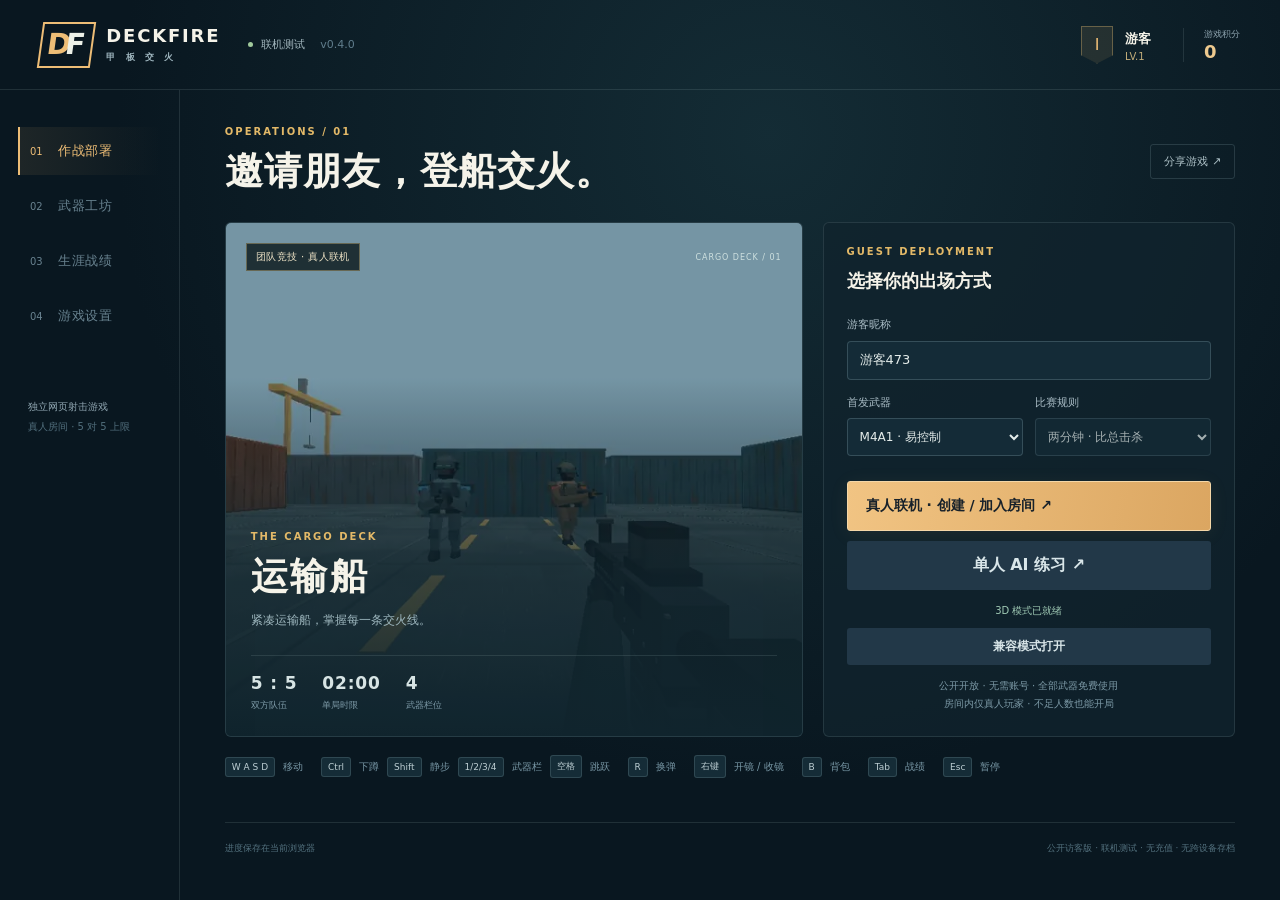
==== commit 627bfc2a: "Persist unique guest identities and reduce multiplayer rendering work" ====
--- a/online/index.html
+++ b/online/index.html
@@ -1,4 +1,4 @@
-<!doctype html><html lang="zh-CN"><head><meta charset="utf-8"><meta name="viewport" content="width=device-width,initial-scale=1,viewport-fit=cover"><meta name="theme-color" content="#0c1720"><meta name="description" content="甲板交火，一款轻量原创网页射击游戏。游客体验运输船 AI 团队竞技，三种武器和纯外观成长奖励。"><link rel="icon" type="image/png" href="icon-192.png"><title>甲板交火 | 真人联机测试</title><link rel="stylesheet" href="style.css?v=online1"></head><body>
+<!doctype html><html lang="zh-CN"><head><meta charset="utf-8"><meta name="viewport" content="width=device-width,initial-scale=1,viewport-fit=cover"><meta name="theme-color" content="#0c1720"><meta name="description" content="甲板交火，一款轻量原创网页射击游戏。游客体验运输船 AI 团队竞技，三种武器和纯外观成长奖励。"><link rel="icon" type="image/png" href="icon-192.png"><title>甲板交火 | 真人联机测试</title><link rel="stylesheet" href="style.css?v=online2"></head><body>
 <canvas id="world"></canvas><canvas id="overlay"></canvas>
 <div id="hud" hidden><div class="battle-info"><span>运输船 · 团队竞技</span><small id="matchTarget">两分钟 · 比总击杀</small></div><button id="pauseBtn" class="hud-pause" aria-label="暂停游戏">Ⅱ</button><button id="boardBtn" class="hud-board" aria-label="查看战绩">战绩</button><div class="scorebar"><span class="blue">蓝队</span><strong id="blueScore" class="blue">0</strong><span id="clock">02:00</span><strong id="redScore" class="red">0</strong><span class="red">红队</span></div><div id="hurtOverlay" aria-hidden="true"></div><button id="backpackDesktop" class="hud-board hud-backpack">背包 B</button><div id="feed"></div><div id="runtimeFPS" aria-label="当前帧率"></div><div class="vitals"><div class="health"><small>HP</small><strong id="health">100</strong></div><div class="frags"><small>个人击杀</small><strong id="kills">0</strong></div><div class="gear"><small id="gunLabel">M4A1</small><strong id="ammo">30 <em>/ ∞</em></strong><span id="gunState">1 主武器 · 2 副武器 · 3 小刀 · 4 手雷</span></div></div><div id="killEffect" aria-live="polite"><div class="killMedal"><svg viewBox="0 0 64 64" aria-hidden="true"><path d="M32 2 38 15 52 12 49 26 62 32 49 38 52 52 38 49 32 62 26 49 12 52 15 38 2 32 15 26 12 12 26 15Z" fill="none" stroke="currentColor" stroke-width="2"/><circle cx="32" cy="32" r="17" fill="#172832" stroke="currentColor" stroke-width="2"/><path d="M25 28h14M29 24v14m11-5-6 7" fill="none" stroke="currentColor" stroke-width="3" stroke-linecap="round"/></svg></div><div class="killTitle" id="killTitle">击杀</div><div class="killSub" id="killSub">击杀 +1</div></div><div id="message"></div><div class="mobile"><div id="joystick"><div id="stick"></div></div><div class="touchaim">滑动右侧瞄准 · 按住开火可拖动瞄准</div><div class="orientation-hint">横屏游玩，视野更开阔</div><div class="mobileBtns"><button id="backpackBtn">背包</button><button id="weaponBtn">换枪</button><button id="reloadBtn">换弹</button><button id="scopeBtn">开镜</button><button id="fireBtn">开火</button><button id="crouchBtn" aria-pressed="false">下蹲</button><button id="jumpBtn">跳跃</button></div></div></div>
 <main class="screen lobby" id="menu">
@@ -16,8 +16,8 @@
 <div class="screen" id="pause" hidden><div class="panel compact"><div class="eyebrow">TACTICAL PAUSE</div><h2>稍作休整</h2><p>继续战斗时将重新锁定鼠标。</p><button class="primary" id="resume">继续战斗</button><button class="secondary" id="pauseSettings">声音与操作</button><div id="pauseControls" hidden><label>主音量<input type="range" id="pauseVolume" min="0" max="1" step="0.05"></label><label>画质<select id="pauseQuality"><option value="low">流畅</option><option value="standard">标准 · 清晰优先</option><option value="high">高清 · 更高像素密度</option></select></label><label>灵敏度<input type="range" id="pauseSensitivity" min="0.3" max="2.5" step="0.1"></label></div><button class="secondary" id="quit">结束本局，返回大厅</button><p class="small-print">提前离开不结算本局奖励。</p></div></div>
 <div class="screen" id="end" hidden><div class="results-panel"><div class="eyebrow">AFTER ACTION REPORT</div><h2 id="outcome">蓝队胜利</h2><p id="summary"></p><div class="result-stats"><article><small>击杀 / 阵亡</small><b id="resultKD">0 / 0</b></article><article><small>命中率</small><b id="resultAccuracy">0%</b></article><article><small>爆头击杀</small><b id="resultHeadshots">0</b></article><article><small>战斗时长</small><b id="resultTime">0分</b></article></div><div class="reward-row"><span>本局游戏积分 <b id="rewardCredits">+0</b></span><span id="rewardXP">+0 XP</span></div><div class="score-table-wrap"><table class="score-table"><thead><tr><th>队员</th><th>阵营</th><th>击杀</th><th>阵亡</th></tr></thead><tbody id="resultRows"></tbody></table></div><div class="result-actions"><button class="primary" id="again">再来一局</button><button class="secondary" id="leave">返回大厅</button></div></div></div>
 <div class="screen" id="backpack" hidden><section class="backpack-panel"><div class="eyebrow">LOADOUT / B</div><h2>选择背包</h2><p>此界面暂停本地对战。选择后继续战斗，切换不会补充子弹或生命值。</p><div class="backpack-grid"><button id="bag0" aria-pressed="false"><small>背包 1 · 按 1</small><b>AK47</b><span>高伤害步枪 · 15 米后开始衰减</span><em id="bagAmmo0">30 / 30 发</em></button><button id="bag1" aria-pressed="false"><small>背包 2 · 按 2</small><b>M4A1</b><span>稳定步枪 · 12 米后开始衰减</span><em id="bagAmmo1">30 / 30 发</em></button><button id="bag2" aria-pressed="false"><small>背包 3 · 按 3</small><b>AWM</b><span>狙击步枪 · 35 米后开始衰减</span><em id="bagAmmo2">10 / 10 发</em></button></div><button id="closeBackpack" class="secondary">返回战斗 · B / Esc</button></section></div><div id="scoreboard" hidden><section><div class="eyebrow">SCOREBOARD · 松开 Tab 关闭</div><table class="score-table"><thead><tr><th>队员</th><th>阵营</th><th>击杀</th><th>阵亡</th></tr></thead><tbody id="boardRows"></tbody></table></section></div>
-<div class="screen" id="sharePanel" hidden role="dialog" aria-modal="true" aria-labelledby="shareTitle"><section class="share-panel"><div class="eyebrow">OPEN PLAY / NO SIGN-IN</div><h2 id="shareTitle">分享给任何朋友</h2><p>无需 ChatGPT 或 GitHub 账号。打开链接，输入昵称即可与电脑敌人对战。</p><div class="share-content"><img src="icon-192.png" width="200" height="200" alt="扫码打开甲板交火公开版本"><div><label for="publicLink">公开游玩地址</label><input id="publicLink" readonly value="https://yimanfan937-stack.github.io/yangzhaodashuaige/?v=online1"><button class="primary" id="copyPublicLink">复制游戏链接</button><a id="downloadOffline" class="secondary" href="https://yimifan937-stack.github.io/yangzhaodashuaige/">下载电脑离线版</a><p class="small-print">电脑：保存后双击 HTML 文件即可游玩。<br>手机：建议扫码后在系统浏览器中横屏游玩。</p></div></div><p class="small-print">当前是单人 AI 对战；各设备存档独立保存。使用支持 HTML5 Canvas 的现代浏览器。</p><button class="secondary" id="closeShare">返回大厅</button></section></div><div id="toast" role="status" hidden></div>
+<div class="screen" id="sharePanel" hidden role="dialog" aria-modal="true" aria-labelledby="shareTitle"><section class="share-panel"><div class="eyebrow">OPEN PLAY / NO SIGN-IN</div><h2 id="shareTitle">分享给任何朋友</h2><p>无需 ChatGPT 或 GitHub 账号。打开链接，输入昵称即可与电脑敌人对战。</p><div class="share-content"><img src="icon-192.png" width="200" height="200" alt="扫码打开甲板交火公开版本"><div><label for="publicLink">公开游玩地址</label><input id="publicLink" readonly value="https://yimanfan937-stack.github.io/yangzhaodashuaige/?v=online2"><button class="primary" id="copyPublicLink">复制游戏链接</button><a id="downloadOffline" class="secondary" href="https://yimifan937-stack.github.io/yangzhaodashuaige/">下载电脑离线版</a><p class="small-print">电脑：保存后双击 HTML 文件即可游玩。<br>手机：建议扫码后在系统浏览器中横屏游玩。</p></div></div><p class="small-print">当前是单人 AI 对战；各设备存档独立保存。使用支持 HTML5 Canvas 的现代浏览器。</p><button class="secondary" id="closeShare">返回大厅</button></section></div><div id="toast" role="status" hidden></div>
 <div class="fallback" id="fallback" hidden>当前浏览器无法启动 WebGL。请用最新版 Chrome、Edge 或 Firefox 打开。</div>
-<div id="netPanel" class="screen" hidden><section class="net-card"><button id="netClose" class="net-x" aria-label="关闭联机">×</button><div class="eyebrow">DECKFIRE / ONLINE BETA</div><h2>和朋友一起，<br>登船交火。</h2><p>游客进入 · 最多 10 人 · 每局两分钟</p><label>你的昵称<input id="netName" maxlength="16" placeholder="起个名字"></label><button id="netCreate" class="primary">创建房间 ↗</button><div class="net-divider">或者加入朋友的房间</div><label>六位房间号<input id="netRoomInput" maxlength="6" placeholder="例如 ABC234" autocapitalize="characters" autocomplete="off" spellcheck="false"></label><button id="netJoin" class="secondary">加入房间 →</button><p id="netStatus" role="status">游客联机 · 无需注册</p><p id="netError" class="net-error" role="alert"></p><small>Ctrl 下蹲 · Shift 静步<br>1 主武器 · 2 副武器 · 3 小刀 · 4 手雷<br>房间是临时的，断线超过 30 秒后需要重新加入。</small></section></div>
-<div id="roomPanel" class="screen" hidden><section class="net-card room-card"><div class="eyebrow">SQUAD ASSEMBLY / ROOM</div><div class="room-title"><h2>集结区</h2><span id="roomCount">1 / 10</span></div><p id="roomPhase">等待玩家加入</p><div class="code-block"><small>把房间号告诉朋友</small><strong id="roomCode"></strong></div><div id="roomMembers"></div><label>邀请链接<input id="inviteLink" readonly></label><button id="copyInvite" class="secondary">复制邀请链接 ↗</button><p id="roomHint"></p><button id="roomStart" class="primary">开始比赛 · 02:00</button><button id="roomResume" class="primary" hidden>返回战斗</button><button id="roomLeave" class="secondary">离开房间</button><small>两队自动平衡分配 · 无电脑玩家补位<br>联机时暂停菜单和背包不会暂停比赛</small></section></div>
-<div id="netBadge" hidden aria-live="polite"></div><script src="boot.js?v=online1"></script><script src="visuals.js?v=online1"></script><script src="weapon.js?v=online1"></script><script src="combat.js?v=online1"></script><script src="combat-fx.js?v=online1"></script><script src="controls.js?v=online1"></script><script src="app.js?v=online1"></script><script src="net.js?v=online1"></script><script src="game.js?v=online1"></script></body></html>
+<div id="netPanel" class="screen" hidden><section class="net-card"><button id="netClose" class="net-x" aria-label="关闭联机">×</button><div class="eyebrow">DECKFIRE / ONLINE BETA</div><h2>和朋友一起，<br>登船交火。</h2><p>唯一昵称 · 游客 ID · 最多 10 人</p><label>你的昵称<input id="netName" maxlength="16" placeholder="起个名字"></label><p id="netIdentity" class="identity-note"></p><button id="netCreate" class="primary">创建房间 ↗</button><div class="net-divider">或者加入朋友的房间</div><label>六位房间号<input id="netRoomInput" maxlength="6" placeholder="例如 ABC234" autocapitalize="characters" autocomplete="off" spellcheck="false"></label><button id="netJoin" class="secondary">加入房间 →</button><p id="netStatus" role="status">游客联机 · 无需注册</p><p id="netError" class="net-error" role="alert"></p><small>Ctrl 下蹲 · Shift 静步<br>1 主武器 · 2 副武器 · 3 小刀 · 4 手雷<br>房间是临时的，断线超过 30 秒后需要重新加入。</small></section></div>
+<div id="roomPanel" class="screen" hidden><section class="net-card room-card"><div class="eyebrow">SQUAD ASSEMBLY / ROOM</div><div class="room-title"><h2>集结区</h2><span id="roomCount">1 / 10</span></div><p id="roomPhase">等待玩家加入</p><p id="roomIdentity" class="identity-note"></p><div class="code-block"><small>把房间号告诉朋友</small><strong id="roomCode"></strong></div><div id="roomMembers"></div><label>邀请链接<input id="inviteLink" readonly></label><button id="copyInvite" class="secondary">复制邀请链接 ↗</button><p id="roomHint"></p><button id="roomStart" class="primary">开始比赛 · 02:00</button><button id="roomResume" class="primary" hidden>返回战斗</button><button id="roomLeave" class="secondary">离开房间</button><small>两队自动平衡分配 · 无电脑玩家补位<br>联机时暂停菜单和背包不会暂停比赛</small></section></div>
+<div id="netBadge" hidden aria-live="polite"></div><script src="boot.js?v=online2"></script><script src="visuals.js?v=online2"></script><script src="weapon.js?v=online2"></script><script src="combat.js?v=online2"></script><script src="combat-fx.js?v=online2"></script><script src="controls.js?v=online2"></script><script src="app.js?v=online2"></script><script src="net.js?v=online2"></script><script src="game.js?v=online2"></script></body></html>
--- a/online/style.css
+++ b/online/style.css
@@ -34,3 +34,5 @@
 .share-panel{width:min(95vw,750px);max-height:92dvh;overflow:auto;padding:28px;background:#102630;border:1px solid #c4ab7a66;border-radius:6px}.share-panel h2{font-size:29px;margin:12px 0}.share-panel>p{font-size:12px;line-height:1.8;color:#a8bdc7}.share-content{display:grid;grid-template-columns:200px minmax(0,1fr);gap:25px;align-items:center;margin:24px 0}.share-content img{display:block;width:200px;height:200px;background:#fff;border:10px solid #fff;border-radius:4px}.share-content label{display:block;color:#a5c0ca;font-size:11px;margin-bottom:8px}.share-content input{width:100%;padding:10px;border:1px solid #7499a455;border-radius:4px;background:#0a1f2a;color:#d0e2e5;font-size:11px;user-select:text}.share-content .secondary{display:block;text-align:center;font-size:12px;text-decoration:none}.share-panel .small-print{font-size:10px}.share-panel .secondary{cursor:pointer}@media(max-width:600px){.share-panel{padding:22px}.share-content{grid-template-columns:1fr;gap:18px}.share-content img{margin:0 auto;width:180px;height:180px}.share-content input{font-size:16px}.share-panel h2{font-size:25px}}
 /* Online rooms retain the industrial deck palette and work in portrait. */
 #start[hidden]{display:none!important}.solo-link{display:block;text-align:center;text-decoration:none;margin-top:10px}#netPanel,#roomPanel{z-index:150;background:radial-gradient(ellipse at 80% 0,#21424ba6,transparent 65%),#071019e8;overflow:auto;align-items:flex-start;padding:36px 18px}.net-card{position:relative;width:min(100%,480px);margin:auto;background:#11232c;border:1px solid #57707b70;box-shadow:0 30px 100px #0008;padding:32px;color:#e7eeeb}.net-card h2{font-size:36px;line-height:1.12;margin:18px 0}.net-card p,.net-card small{color:#a6bdc4;line-height:1.6}.net-card label{display:block;font-size:12px;margin:16px 0 12px;color:#b7c7cc}.net-card input{display:block;width:100%;margin-top:8px;padding:13px;border:1px solid #78949c66;background:#07151e;color:#f2f2e7;border-radius:0;min-width:0}.net-card button{width:100%;margin-bottom:10px}.net-card .net-x{position:absolute;right:10px;top:8px;background:transparent;border:0;width:32px;font-size:24px;color:#abc1c8}.net-divider{text-align:center;font-size:12px;color:#809aa4;margin:18px 0}.net-error{color:#ff9482!important}.room-title{display:flex;align-items:center;justify-content:space-between}.room-title span{color:#e9bf74}.code-block{padding:14px;background:#091822;border:1px solid #465b65}.code-block strong{display:block;font-size:38px;letter-spacing:7px;color:#f4d28e;margin-top:6px}.room-member{display:flex;justify-content:space-between;padding:12px 0;border-bottom:1px solid #78949c22;font-size:13px}.room-member span{opacity:.8;font-size:12px}#roomMembers{margin:12px 0;max-height:230px;overflow:auto}#netBadge{position:fixed;bottom:8px;left:50%;transform:translateX(-50%);z-index:35;font-size:11px;background:#07151ed9;padding:5px 10px;color:#bdced2;pointer-events:none}#crouchBtn{position:absolute;right:128px;bottom:26px;width:54px;height:46px;border:1px solid #b3d0d160;background:#11242e9c;color:#dcece7;border-radius:9px;touch-action:none}#crouchBtn[aria-pressed=true]{background:#a98442;color:#fff}#pauseControls select{width:100%}@media(max-width:600px){#netPanel,#roomPanel{padding:12px}.net-card{padding:24px}.net-card h2{font-size:29px}#netBadge{bottom:2px;max-width:70vw;white-space:nowrap}.code-block strong{font-size:32px}}
+
+.identity-note{font-size:11px;color:#e9c98a!important;overflow-wrap:anywhere}.net-card input[readonly]{color:#d7c79d;background:#0c1d25;cursor:default}
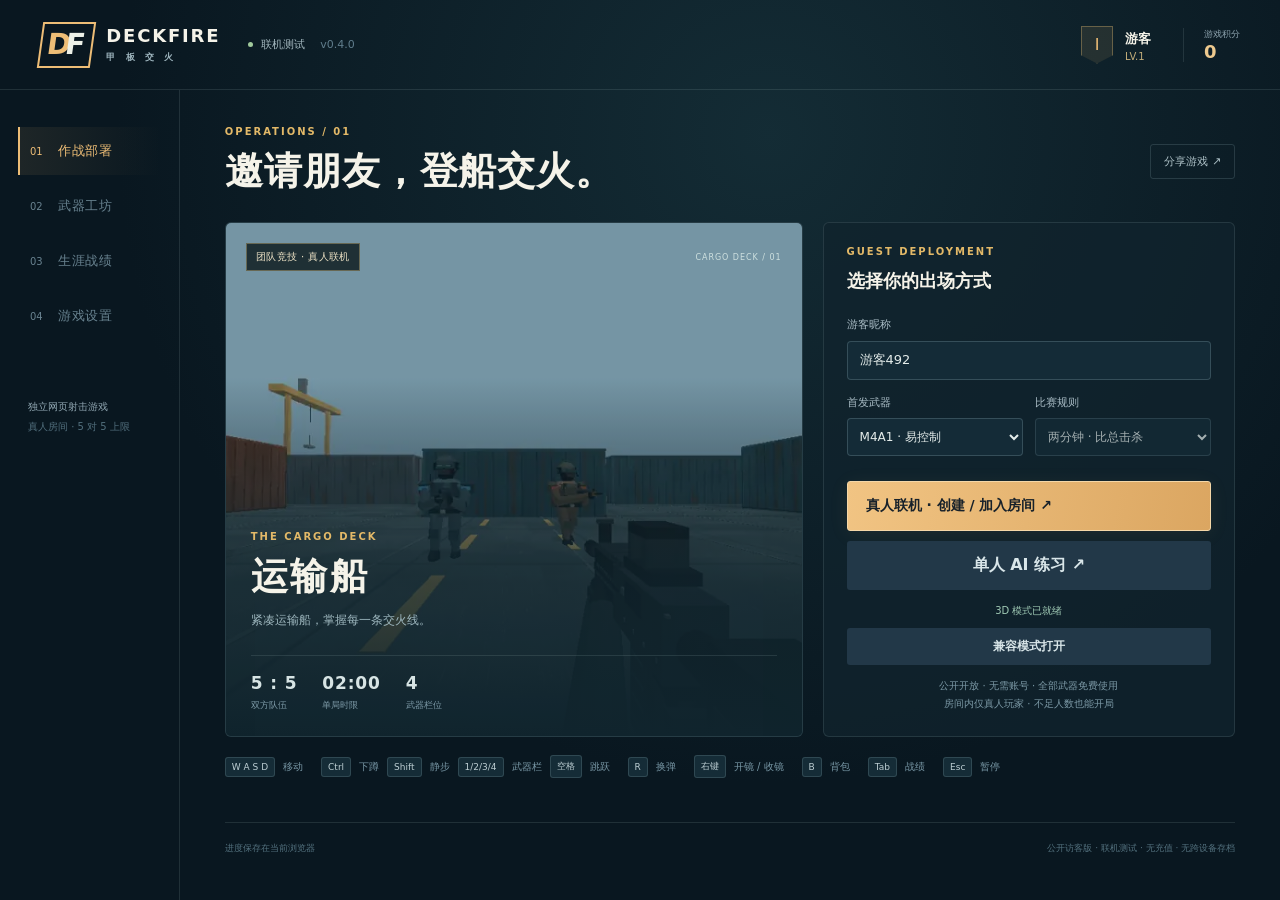
==== commit 347d430d: "Keep chosen weapon through delayed snapshots and close paused menus on match end" ====
--- a/online/index.html
+++ b/online/index.html
@@ -1,4 +1,4 @@
-<!doctype html><html lang="zh-CN"><head><meta charset="utf-8"><meta name="viewport" content="width=device-width,initial-scale=1,viewport-fit=cover"><meta name="theme-color" content="#0c1720"><meta name="description" content="甲板交火，一款轻量原创网页射击游戏。游客体验运输船 AI 团队竞技，三种武器和纯外观成长奖励。"><link rel="icon" type="image/png" href="icon-192.png"><title>甲板交火 | 真人联机测试</title><link rel="stylesheet" href="style.css?v=online2"></head><body>
+<!doctype html><html lang="zh-CN"><head><meta charset="utf-8"><meta name="viewport" content="width=device-width,initial-scale=1,viewport-fit=cover"><meta name="theme-color" content="#0c1720"><meta name="description" content="甲板交火，一款轻量原创网页射击游戏。游客体验运输船 AI 团队竞技，三种武器和纯外观成长奖励。"><link rel="icon" type="image/png" href="icon-192.png"><title>甲板交火 | 真人联机测试</title><link rel="stylesheet" href="style.css?v=online3"></head><body>
 <canvas id="world"></canvas><canvas id="overlay"></canvas>
 <div id="hud" hidden><div class="battle-info"><span>运输船 · 团队竞技</span><small id="matchTarget">两分钟 · 比总击杀</small></div><button id="pauseBtn" class="hud-pause" aria-label="暂停游戏">Ⅱ</button><button id="boardBtn" class="hud-board" aria-label="查看战绩">战绩</button><div class="scorebar"><span class="blue">蓝队</span><strong id="blueScore" class="blue">0</strong><span id="clock">02:00</span><strong id="redScore" class="red">0</strong><span class="red">红队</span></div><div id="hurtOverlay" aria-hidden="true"></div><button id="backpackDesktop" class="hud-board hud-backpack">背包 B</button><div id="feed"></div><div id="runtimeFPS" aria-label="当前帧率"></div><div class="vitals"><div class="health"><small>HP</small><strong id="health">100</strong></div><div class="frags"><small>个人击杀</small><strong id="kills">0</strong></div><div class="gear"><small id="gunLabel">M4A1</small><strong id="ammo">30 <em>/ ∞</em></strong><span id="gunState">1 主武器 · 2 副武器 · 3 小刀 · 4 手雷</span></div></div><div id="killEffect" aria-live="polite"><div class="killMedal"><svg viewBox="0 0 64 64" aria-hidden="true"><path d="M32 2 38 15 52 12 49 26 62 32 49 38 52 52 38 49 32 62 26 49 12 52 15 38 2 32 15 26 12 12 26 15Z" fill="none" stroke="currentColor" stroke-width="2"/><circle cx="32" cy="32" r="17" fill="#172832" stroke="currentColor" stroke-width="2"/><path d="M25 28h14M29 24v14m11-5-6 7" fill="none" stroke="currentColor" stroke-width="3" stroke-linecap="round"/></svg></div><div class="killTitle" id="killTitle">击杀</div><div class="killSub" id="killSub">击杀 +1</div></div><div id="message"></div><div class="mobile"><div id="joystick"><div id="stick"></div></div><div class="touchaim">滑动右侧瞄准 · 按住开火可拖动瞄准</div><div class="orientation-hint">横屏游玩，视野更开阔</div><div class="mobileBtns"><button id="backpackBtn">背包</button><button id="weaponBtn">换枪</button><button id="reloadBtn">换弹</button><button id="scopeBtn">开镜</button><button id="fireBtn">开火</button><button id="crouchBtn" aria-pressed="false">下蹲</button><button id="jumpBtn">跳跃</button></div></div></div>
 <main class="screen lobby" id="menu">
@@ -16,8 +16,8 @@
 <div class="screen" id="pause" hidden><div class="panel compact"><div class="eyebrow">TACTICAL PAUSE</div><h2>稍作休整</h2><p>继续战斗时将重新锁定鼠标。</p><button class="primary" id="resume">继续战斗</button><button class="secondary" id="pauseSettings">声音与操作</button><div id="pauseControls" hidden><label>主音量<input type="range" id="pauseVolume" min="0" max="1" step="0.05"></label><label>画质<select id="pauseQuality"><option value="low">流畅</option><option value="standard">标准 · 清晰优先</option><option value="high">高清 · 更高像素密度</option></select></label><label>灵敏度<input type="range" id="pauseSensitivity" min="0.3" max="2.5" step="0.1"></label></div><button class="secondary" id="quit">结束本局，返回大厅</button><p class="small-print">提前离开不结算本局奖励。</p></div></div>
 <div class="screen" id="end" hidden><div class="results-panel"><div class="eyebrow">AFTER ACTION REPORT</div><h2 id="outcome">蓝队胜利</h2><p id="summary"></p><div class="result-stats"><article><small>击杀 / 阵亡</small><b id="resultKD">0 / 0</b></article><article><small>命中率</small><b id="resultAccuracy">0%</b></article><article><small>爆头击杀</small><b id="resultHeadshots">0</b></article><article><small>战斗时长</small><b id="resultTime">0分</b></article></div><div class="reward-row"><span>本局游戏积分 <b id="rewardCredits">+0</b></span><span id="rewardXP">+0 XP</span></div><div class="score-table-wrap"><table class="score-table"><thead><tr><th>队员</th><th>阵营</th><th>击杀</th><th>阵亡</th></tr></thead><tbody id="resultRows"></tbody></table></div><div class="result-actions"><button class="primary" id="again">再来一局</button><button class="secondary" id="leave">返回大厅</button></div></div></div>
 <div class="screen" id="backpack" hidden><section class="backpack-panel"><div class="eyebrow">LOADOUT / B</div><h2>选择背包</h2><p>此界面暂停本地对战。选择后继续战斗，切换不会补充子弹或生命值。</p><div class="backpack-grid"><button id="bag0" aria-pressed="false"><small>背包 1 · 按 1</small><b>AK47</b><span>高伤害步枪 · 15 米后开始衰减</span><em id="bagAmmo0">30 / 30 发</em></button><button id="bag1" aria-pressed="false"><small>背包 2 · 按 2</small><b>M4A1</b><span>稳定步枪 · 12 米后开始衰减</span><em id="bagAmmo1">30 / 30 发</em></button><button id="bag2" aria-pressed="false"><small>背包 3 · 按 3</small><b>AWM</b><span>狙击步枪 · 35 米后开始衰减</span><em id="bagAmmo2">10 / 10 发</em></button></div><button id="closeBackpack" class="secondary">返回战斗 · B / Esc</button></section></div><div id="scoreboard" hidden><section><div class="eyebrow">SCOREBOARD · 松开 Tab 关闭</div><table class="score-table"><thead><tr><th>队员</th><th>阵营</th><th>击杀</th><th>阵亡</th></tr></thead><tbody id="boardRows"></tbody></table></section></div>
-<div class="screen" id="sharePanel" hidden role="dialog" aria-modal="true" aria-labelledby="shareTitle"><section class="share-panel"><div class="eyebrow">OPEN PLAY / NO SIGN-IN</div><h2 id="shareTitle">分享给任何朋友</h2><p>无需 ChatGPT 或 GitHub 账号。打开链接，输入昵称即可与电脑敌人对战。</p><div class="share-content"><img src="icon-192.png" width="200" height="200" alt="扫码打开甲板交火公开版本"><div><label for="publicLink">公开游玩地址</label><input id="publicLink" readonly value="https://yimanfan937-stack.github.io/yangzhaodashuaige/?v=online2"><button class="primary" id="copyPublicLink">复制游戏链接</button><a id="downloadOffline" class="secondary" href="https://yimifan937-stack.github.io/yangzhaodashuaige/">下载电脑离线版</a><p class="small-print">电脑：保存后双击 HTML 文件即可游玩。<br>手机：建议扫码后在系统浏览器中横屏游玩。</p></div></div><p class="small-print">当前是单人 AI 对战；各设备存档独立保存。使用支持 HTML5 Canvas 的现代浏览器。</p><button class="secondary" id="closeShare">返回大厅</button></section></div><div id="toast" role="status" hidden></div>
+<div class="screen" id="sharePanel" hidden role="dialog" aria-modal="true" aria-labelledby="shareTitle"><section class="share-panel"><div class="eyebrow">OPEN PLAY / NO SIGN-IN</div><h2 id="shareTitle">分享给任何朋友</h2><p>无需 ChatGPT 或 GitHub 账号。打开链接，输入昵称即可与电脑敌人对战。</p><div class="share-content"><img src="icon-192.png" width="200" height="200" alt="扫码打开甲板交火公开版本"><div><label for="publicLink">公开游玩地址</label><input id="publicLink" readonly value="https://yimanfan937-stack.github.io/yangzhaodashuaige/?v=online3"><button class="primary" id="copyPublicLink">复制游戏链接</button><a id="downloadOffline" class="secondary" href="https://yimifan937-stack.github.io/yangzhaodashuaige/">下载电脑离线版</a><p class="small-print">电脑：保存后双击 HTML 文件即可游玩。<br>手机：建议扫码后在系统浏览器中横屏游玩。</p></div></div><p class="small-print">当前是单人 AI 对战；各设备存档独立保存。使用支持 HTML5 Canvas 的现代浏览器。</p><button class="secondary" id="closeShare">返回大厅</button></section></div><div id="toast" role="status" hidden></div>
 <div class="fallback" id="fallback" hidden>当前浏览器无法启动 WebGL。请用最新版 Chrome、Edge 或 Firefox 打开。</div>
 <div id="netPanel" class="screen" hidden><section class="net-card"><button id="netClose" class="net-x" aria-label="关闭联机">×</button><div class="eyebrow">DECKFIRE / ONLINE BETA</div><h2>和朋友一起，<br>登船交火。</h2><p>唯一昵称 · 游客 ID · 最多 10 人</p><label>你的昵称<input id="netName" maxlength="16" placeholder="起个名字"></label><p id="netIdentity" class="identity-note"></p><button id="netCreate" class="primary">创建房间 ↗</button><div class="net-divider">或者加入朋友的房间</div><label>六位房间号<input id="netRoomInput" maxlength="6" placeholder="例如 ABC234" autocapitalize="characters" autocomplete="off" spellcheck="false"></label><button id="netJoin" class="secondary">加入房间 →</button><p id="netStatus" role="status">游客联机 · 无需注册</p><p id="netError" class="net-error" role="alert"></p><small>Ctrl 下蹲 · Shift 静步<br>1 主武器 · 2 副武器 · 3 小刀 · 4 手雷<br>房间是临时的，断线超过 30 秒后需要重新加入。</small></section></div>
 <div id="roomPanel" class="screen" hidden><section class="net-card room-card"><div class="eyebrow">SQUAD ASSEMBLY / ROOM</div><div class="room-title"><h2>集结区</h2><span id="roomCount">1 / 10</span></div><p id="roomPhase">等待玩家加入</p><p id="roomIdentity" class="identity-note"></p><div class="code-block"><small>把房间号告诉朋友</small><strong id="roomCode"></strong></div><div id="roomMembers"></div><label>邀请链接<input id="inviteLink" readonly></label><button id="copyInvite" class="secondary">复制邀请链接 ↗</button><p id="roomHint"></p><button id="roomStart" class="primary">开始比赛 · 02:00</button><button id="roomResume" class="primary" hidden>返回战斗</button><button id="roomLeave" class="secondary">离开房间</button><small>两队自动平衡分配 · 无电脑玩家补位<br>联机时暂停菜单和背包不会暂停比赛</small></section></div>
-<div id="netBadge" hidden aria-live="polite"></div><script src="boot.js?v=online2"></script><script src="visuals.js?v=online2"></script><script src="weapon.js?v=online2"></script><script src="combat.js?v=online2"></script><script src="combat-fx.js?v=online2"></script><script src="controls.js?v=online2"></script><script src="app.js?v=online2"></script><script src="net.js?v=online2"></script><script src="game.js?v=online2"></script></body></html>
+<div id="netBadge" hidden aria-live="polite"></div><script src="boot.js?v=online3"></script><script src="visuals.js?v=online3"></script><script src="weapon.js?v=online3"></script><script src="combat.js?v=online3"></script><script src="combat-fx.js?v=online3"></script><script src="controls.js?v=online3"></script><script src="app.js?v=online3"></script><script src="net.js?v=online3"></script><script src="game.js?v=online3"></script></body></html>
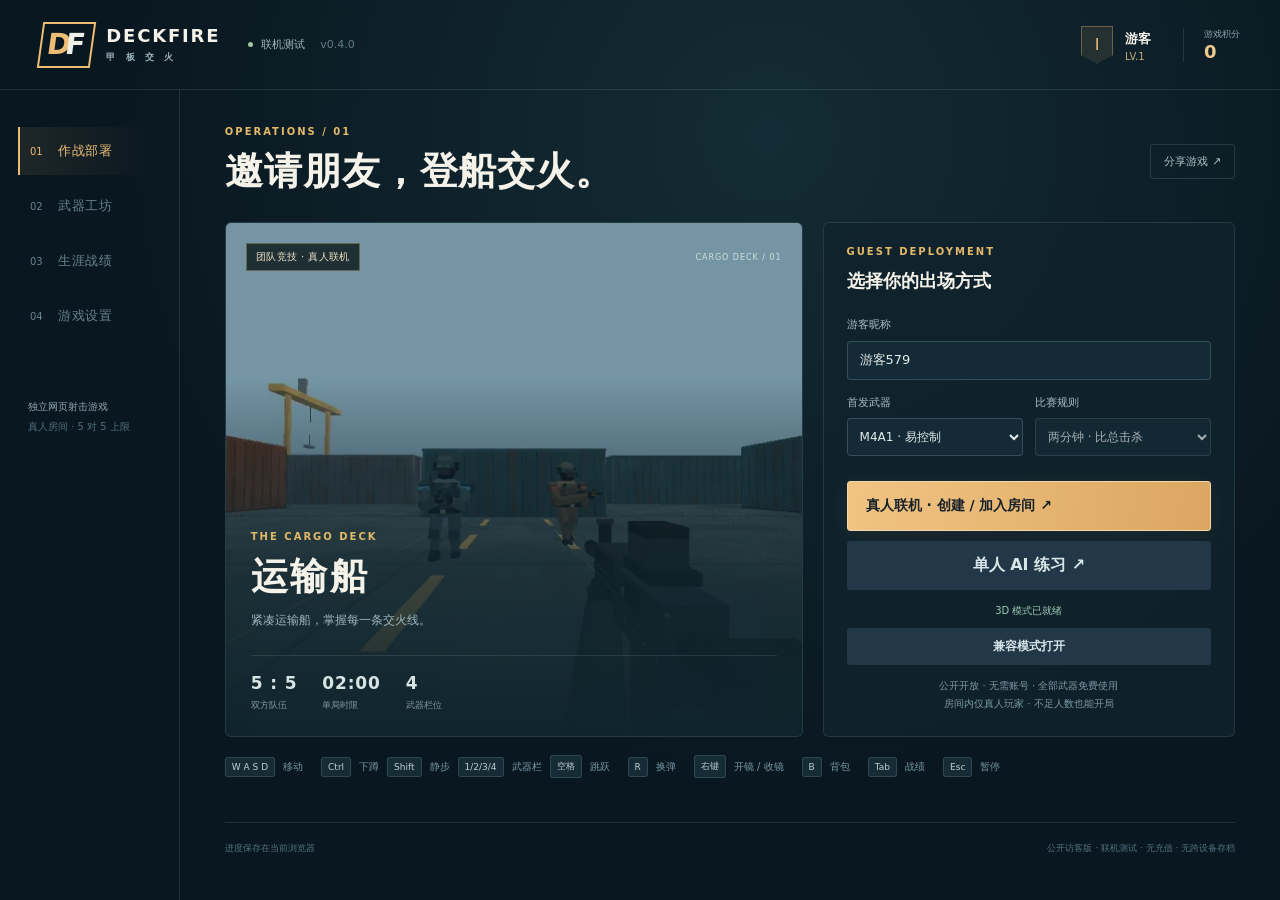
==== commit 42dac1eb: "Make guest requests cookie-free and share the canonical public game entry" ====
--- a/online/index.html
+++ b/online/index.html
@@ -1,4 +1,4 @@
-<!doctype html><html lang="zh-CN"><head><meta charset="utf-8"><meta name="viewport" content="width=device-width,initial-scale=1,viewport-fit=cover"><meta name="theme-color" content="#0c1720"><meta name="description" content="甲板交火，一款轻量原创网页射击游戏。游客体验运输船 AI 团队竞技，三种武器和纯外观成长奖励。"><link rel="icon" type="image/png" href="icon-192.png"><title>甲板交火 | 真人联机测试</title><link rel="stylesheet" href="style.css?v=online3"></head><body>
+<!doctype html><html lang="zh-CN"><head><meta charset="utf-8"><meta name="viewport" content="width=device-width,initial-scale=1,viewport-fit=cover"><meta name="theme-color" content="#0c1720"><meta name="description" content="甲板交火，一款轻量原创网页射击游戏。游客体验运输船 AI 团队竞技，三种武器和纯外观成长奖励。"><link rel="icon" type="image/png" href="icon-192.png"><title>甲板交火 | 真人联机测试</title><link rel="stylesheet" href="style.css?v=public-access-20261117"></head><body>
 <canvas id="world"></canvas><canvas id="overlay"></canvas>
 <div id="hud" hidden><div class="battle-info"><span>运输船 · 团队竞技</span><small id="matchTarget">两分钟 · 比总击杀</small></div><button id="pauseBtn" class="hud-pause" aria-label="暂停游戏">Ⅱ</button><button id="boardBtn" class="hud-board" aria-label="查看战绩">战绩</button><div class="scorebar"><span class="blue">蓝队</span><strong id="blueScore" class="blue">0</strong><span id="clock">02:00</span><strong id="redScore" class="red">0</strong><span class="red">红队</span></div><div id="hurtOverlay" aria-hidden="true"></div><button id="backpackDesktop" class="hud-board hud-backpack">背包 B</button><div id="feed"></div><div id="runtimeFPS" aria-label="当前帧率"></div><div class="vitals"><div class="health"><small>HP</small><strong id="health">100</strong></div><div class="frags"><small>个人击杀</small><strong id="kills">0</strong></div><div class="gear"><small id="gunLabel">M4A1</small><strong id="ammo">30 <em>/ ∞</em></strong><span id="gunState">1 主武器 · 2 副武器 · 3 小刀 · 4 手雷</span></div></div><div id="killEffect" aria-live="polite"><div class="killMedal"><svg viewBox="0 0 64 64" aria-hidden="true"><path d="M32 2 38 15 52 12 49 26 62 32 49 38 52 52 38 49 32 62 26 49 12 52 15 38 2 32 15 26 12 12 26 15Z" fill="none" stroke="currentColor" stroke-width="2"/><circle cx="32" cy="32" r="17" fill="#172832" stroke="currentColor" stroke-width="2"/><path d="M25 28h14M29 24v14m11-5-6 7" fill="none" stroke="currentColor" stroke-width="3" stroke-linecap="round"/></svg></div><div class="killTitle" id="killTitle">击杀</div><div class="killSub" id="killSub">击杀 +1</div></div><div id="message"></div><div class="mobile"><div id="joystick"><div id="stick"></div></div><div class="touchaim">滑动右侧瞄准 · 按住开火可拖动瞄准</div><div class="orientation-hint">横屏游玩，视野更开阔</div><div class="mobileBtns"><button id="backpackBtn">背包</button><button id="weaponBtn">换枪</button><button id="reloadBtn">换弹</button><button id="scopeBtn">开镜</button><button id="fireBtn">开火</button><button id="crouchBtn" aria-pressed="false">下蹲</button><button id="jumpBtn">跳跃</button></div></div></div>
 <main class="screen lobby" id="menu">
@@ -16,8 +16,8 @@
 <div class="screen" id="pause" hidden><div class="panel compact"><div class="eyebrow">TACTICAL PAUSE</div><h2>稍作休整</h2><p>继续战斗时将重新锁定鼠标。</p><button class="primary" id="resume">继续战斗</button><button class="secondary" id="pauseSettings">声音与操作</button><div id="pauseControls" hidden><label>主音量<input type="range" id="pauseVolume" min="0" max="1" step="0.05"></label><label>画质<select id="pauseQuality"><option value="low">流畅</option><option value="standard">标准 · 清晰优先</option><option value="high">高清 · 更高像素密度</option></select></label><label>灵敏度<input type="range" id="pauseSensitivity" min="0.3" max="2.5" step="0.1"></label></div><button class="secondary" id="quit">结束本局，返回大厅</button><p class="small-print">提前离开不结算本局奖励。</p></div></div>
 <div class="screen" id="end" hidden><div class="results-panel"><div class="eyebrow">AFTER ACTION REPORT</div><h2 id="outcome">蓝队胜利</h2><p id="summary"></p><div class="result-stats"><article><small>击杀 / 阵亡</small><b id="resultKD">0 / 0</b></article><article><small>命中率</small><b id="resultAccuracy">0%</b></article><article><small>爆头击杀</small><b id="resultHeadshots">0</b></article><article><small>战斗时长</small><b id="resultTime">0分</b></article></div><div class="reward-row"><span>本局游戏积分 <b id="rewardCredits">+0</b></span><span id="rewardXP">+0 XP</span></div><div class="score-table-wrap"><table class="score-table"><thead><tr><th>队员</th><th>阵营</th><th>击杀</th><th>阵亡</th></tr></thead><tbody id="resultRows"></tbody></table></div><div class="result-actions"><button class="primary" id="again">再来一局</button><button class="secondary" id="leave">返回大厅</button></div></div></div>
 <div class="screen" id="backpack" hidden><section class="backpack-panel"><div class="eyebrow">LOADOUT / B</div><h2>选择背包</h2><p>此界面暂停本地对战。选择后继续战斗，切换不会补充子弹或生命值。</p><div class="backpack-grid"><button id="bag0" aria-pressed="false"><small>背包 1 · 按 1</small><b>AK47</b><span>高伤害步枪 · 15 米后开始衰减</span><em id="bagAmmo0">30 / 30 发</em></button><button id="bag1" aria-pressed="false"><small>背包 2 · 按 2</small><b>M4A1</b><span>稳定步枪 · 12 米后开始衰减</span><em id="bagAmmo1">30 / 30 发</em></button><button id="bag2" aria-pressed="false"><small>背包 3 · 按 3</small><b>AWM</b><span>狙击步枪 · 35 米后开始衰减</span><em id="bagAmmo2">10 / 10 发</em></button></div><button id="closeBackpack" class="secondary">返回战斗 · B / Esc</button></section></div><div id="scoreboard" hidden><section><div class="eyebrow">SCOREBOARD · 松开 Tab 关闭</div><table class="score-table"><thead><tr><th>队员</th><th>阵营</th><th>击杀</th><th>阵亡</th></tr></thead><tbody id="boardRows"></tbody></table></section></div>
-<div class="screen" id="sharePanel" hidden role="dialog" aria-modal="true" aria-labelledby="shareTitle"><section class="share-panel"><div class="eyebrow">OPEN PLAY / NO SIGN-IN</div><h2 id="shareTitle">分享给任何朋友</h2><p>无需 ChatGPT 或 GitHub 账号。打开链接，输入昵称即可与电脑敌人对战。</p><div class="share-content"><img src="icon-192.png" width="200" height="200" alt="扫码打开甲板交火公开版本"><div><label for="publicLink">公开游玩地址</label><input id="publicLink" readonly value="https://yimanfan937-stack.github.io/yangzhaodashuaige/?v=online3"><button class="primary" id="copyPublicLink">复制游戏链接</button><a id="downloadOffline" class="secondary" href="https://yimifan937-stack.github.io/yangzhaodashuaige/">下载电脑离线版</a><p class="small-print">电脑：保存后双击 HTML 文件即可游玩。<br>手机：建议扫码后在系统浏览器中横屏游玩。</p></div></div><p class="small-print">当前是单人 AI 对战；各设备存档独立保存。使用支持 HTML5 Canvas 的现代浏览器。</p><button class="secondary" id="closeShare">返回大厅</button></section></div><div id="toast" role="status" hidden></div>
+<div class="screen" id="sharePanel" hidden role="dialog" aria-modal="true" aria-labelledby="shareTitle"><section class="share-panel"><div class="eyebrow">OPEN PLAY / NO SIGN-IN</div><h2 id="shareTitle">分享给任何朋友</h2><p>无需 ChatGPT 或 GitHub 账号。打开链接，输入昵称即可与电脑敌人对战。</p><div class="share-content"><img src="icon-192.png" width="200" height="200" alt="扫码打开甲板交火公开版本"><div><label for="publicLink">公开游玩地址</label><input id="publicLink" readonly value="https://yimanfan937-stack.github.io/yangzhaodashuaige/?v=public-access-20261117"><button class="primary" id="copyPublicLink">复制游戏链接</button><a id="downloadOffline" class="secondary" href="https://yimifan937-stack.github.io/yangzhaodashuaige/">下载电脑离线版</a><p class="small-print">电脑：保存后双击 HTML 文件即可游玩。<br>手机：建议扫码后在系统浏览器中横屏游玩。</p></div></div><p class="small-print">当前是单人 AI 对战；各设备存档独立保存。使用支持 HTML5 Canvas 的现代浏览器。</p><button class="secondary" id="closeShare">返回大厅</button></section></div><div id="toast" role="status" hidden></div>
 <div class="fallback" id="fallback" hidden>当前浏览器无法启动 WebGL。请用最新版 Chrome、Edge 或 Firefox 打开。</div>
-<div id="netPanel" class="screen" hidden><section class="net-card"><button id="netClose" class="net-x" aria-label="关闭联机">×</button><div class="eyebrow">DECKFIRE / ONLINE BETA</div><h2>和朋友一起，<br>登船交火。</h2><p>唯一昵称 · 游客 ID · 最多 10 人</p><label>你的昵称<input id="netName" maxlength="16" placeholder="起个名字"></label><p id="netIdentity" class="identity-note"></p><button id="netCreate" class="primary">创建房间 ↗</button><div class="net-divider">或者加入朋友的房间</div><label>六位房间号<input id="netRoomInput" maxlength="6" placeholder="例如 ABC234" autocapitalize="characters" autocomplete="off" spellcheck="false"></label><button id="netJoin" class="secondary">加入房间 →</button><p id="netStatus" role="status">游客联机 · 无需注册</p><p id="netError" class="net-error" role="alert"></p><small>Ctrl 下蹲 · Shift 静步<br>1 主武器 · 2 副武器 · 3 小刀 · 4 手雷<br>房间是临时的，断线超过 30 秒后需要重新加入。</small></section></div>
+<div id="netPanel" class="screen" hidden><section class="net-card"><button id="netClose" class="net-x" aria-label="关闭联机">×</button><div class="eyebrow">DECKFIRE / ONLINE BETA</div><h2>和朋友一起，<br>登船交火。</h2><p>唯一昵称 · 游客 ID · 最多 10 人</p><label>你的昵称<input id="netName" maxlength="16" placeholder="起个名字"></label><p id="netIdentity" class="identity-note"></p><button id="netCreate" class="primary">创建房间 ↗</button><div class="net-divider">或者加入朋友的房间</div><label>六位房间号<input id="netRoomInput" maxlength="6" placeholder="例如 ABC234" autocapitalize="characters" autocomplete="off" spellcheck="false"></label><button id="netJoin" class="secondary">加入房间 →</button><p class="small-print">朋友可直接打开此网址，不需要你的账号：<a id="publicEntryLink" href="https://yimanfan937-stack.github.io/yangzhaodashuaige/online/" target="_blank" rel="noopener">公开游戏入口 ↗</a></p><p id="netStatus" role="status">游客联机 · 无需注册</p><p id="netError" class="net-error" role="alert"></p><small>Ctrl 下蹲 · Shift 静步<br>1 主武器 · 2 副武器 · 3 小刀 · 4 手雷<br>房间是临时的，断线超过 30 秒后需要重新加入。</small></section></div>
 <div id="roomPanel" class="screen" hidden><section class="net-card room-card"><div class="eyebrow">SQUAD ASSEMBLY / ROOM</div><div class="room-title"><h2>集结区</h2><span id="roomCount">1 / 10</span></div><p id="roomPhase">等待玩家加入</p><p id="roomIdentity" class="identity-note"></p><div class="code-block"><small>把房间号告诉朋友</small><strong id="roomCode"></strong></div><div id="roomMembers"></div><label>邀请链接<input id="inviteLink" readonly></label><button id="copyInvite" class="secondary">复制邀请链接 ↗</button><p id="roomHint"></p><button id="roomStart" class="primary">开始比赛 · 02:00</button><button id="roomResume" class="primary" hidden>返回战斗</button><button id="roomLeave" class="secondary">离开房间</button><small>两队自动平衡分配 · 无电脑玩家补位<br>联机时暂停菜单和背包不会暂停比赛</small></section></div>
-<div id="netBadge" hidden aria-live="polite"></div><script src="boot.js?v=online3"></script><script src="visuals.js?v=online3"></script><script src="weapon.js?v=online3"></script><script src="combat.js?v=online3"></script><script src="combat-fx.js?v=online3"></script><script src="controls.js?v=online3"></script><script src="app.js?v=online3"></script><script src="net.js?v=online3"></script><script src="game.js?v=online3"></script></body></html>
+<div id="netBadge" hidden aria-live="polite"></div><script src="boot.js?v=public-access-20261117"></script><script src="visuals.js?v=public-access-20261117"></script><script src="weapon.js?v=public-access-20261117"></script><script src="combat.js?v=public-access-20261117"></script><script src="combat-fx.js?v=public-access-20261117"></script><script src="controls.js?v=public-access-20261117"></script><script src="app.js?v=public-access-20261117"></script><script src="net.js?v=public-access-20261117"></script><script src="game.js?v=public-access-20261117"></script></body></html>
--- a/online/style.css
+++ b/online/style.css
@@ -36,3 +36,5 @@
 #start[hidden]{display:none!important}.solo-link{display:block;text-align:center;text-decoration:none;margin-top:10px}#netPanel,#roomPanel{z-index:150;background:radial-gradient(ellipse at 80% 0,#21424ba6,transparent 65%),#071019e8;overflow:auto;align-items:flex-start;padding:36px 18px}.net-card{position:relative;width:min(100%,480px);margin:auto;background:#11232c;border:1px solid #57707b70;box-shadow:0 30px 100px #0008;padding:32px;color:#e7eeeb}.net-card h2{font-size:36px;line-height:1.12;margin:18px 0}.net-card p,.net-card small{color:#a6bdc4;line-height:1.6}.net-card label{display:block;font-size:12px;margin:16px 0 12px;color:#b7c7cc}.net-card input{display:block;width:100%;margin-top:8px;padding:13px;border:1px solid #78949c66;background:#07151e;color:#f2f2e7;border-radius:0;min-width:0}.net-card button{width:100%;margin-bottom:10px}.net-card .net-x{position:absolute;right:10px;top:8px;background:transparent;border:0;width:32px;font-size:24px;color:#abc1c8}.net-divider{text-align:center;font-size:12px;color:#809aa4;margin:18px 0}.net-error{color:#ff9482!important}.room-title{display:flex;align-items:center;justify-content:space-between}.room-title span{color:#e9bf74}.code-block{padding:14px;background:#091822;border:1px solid #465b65}.code-block strong{display:block;font-size:38px;letter-spacing:7px;color:#f4d28e;margin-top:6px}.room-member{display:flex;justify-content:space-between;padding:12px 0;border-bottom:1px solid #78949c22;font-size:13px}.room-member span{opacity:.8;font-size:12px}#roomMembers{margin:12px 0;max-height:230px;overflow:auto}#netBadge{position:fixed;bottom:8px;left:50%;transform:translateX(-50%);z-index:35;font-size:11px;background:#07151ed9;padding:5px 10px;color:#bdced2;pointer-events:none}#crouchBtn{position:absolute;right:128px;bottom:26px;width:54px;height:46px;border:1px solid #b3d0d160;background:#11242e9c;color:#dcece7;border-radius:9px;touch-action:none}#crouchBtn[aria-pressed=true]{background:#a98442;color:#fff}#pauseControls select{width:100%}@media(max-width:600px){#netPanel,#roomPanel{padding:12px}.net-card{padding:24px}.net-card h2{font-size:29px}#netBadge{bottom:2px;max-width:70vw;white-space:nowrap}.code-block strong{font-size:32px}}
 
 .identity-note{font-size:11px;color:#e9c98a!important;overflow-wrap:anywhere}.net-card input[readonly]{color:#d7c79d;background:#0c1d25;cursor:default}
+
+#publicEntryLink{color:#edc783;text-underline-offset:3px}
